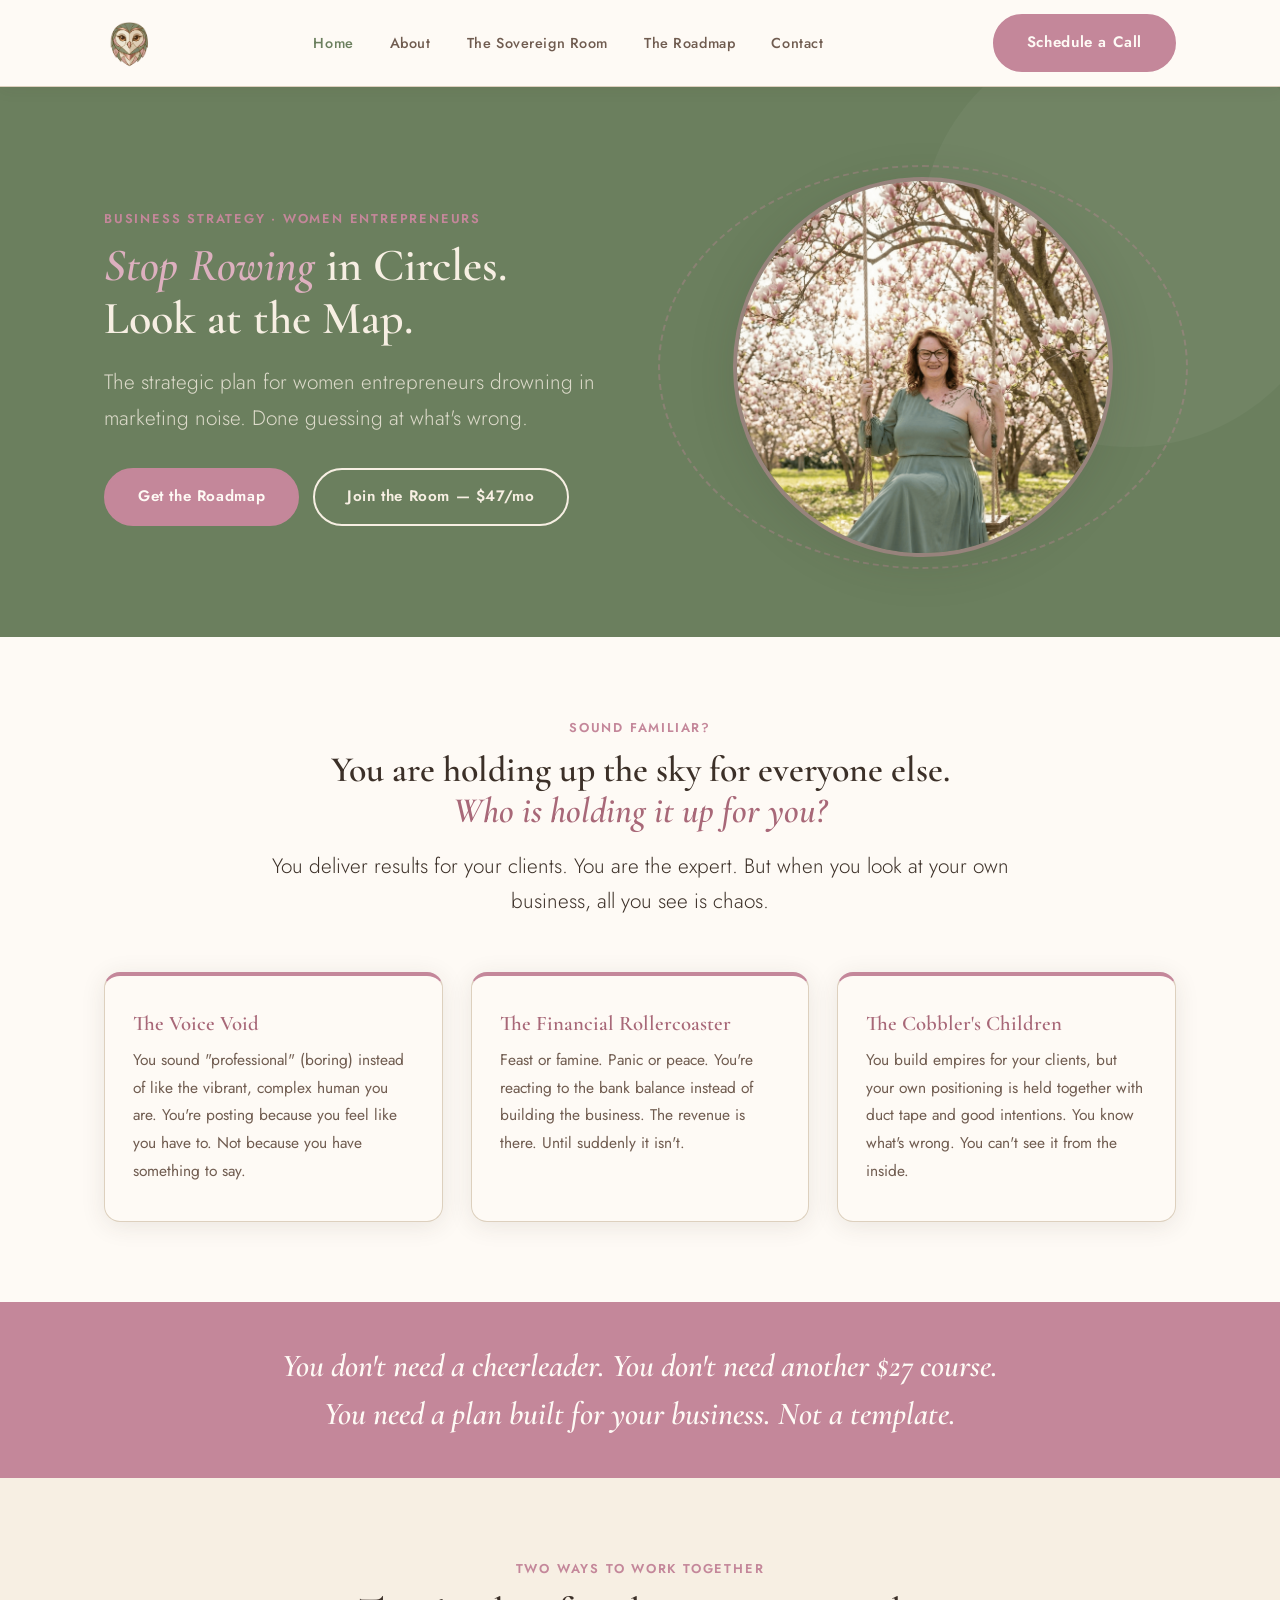
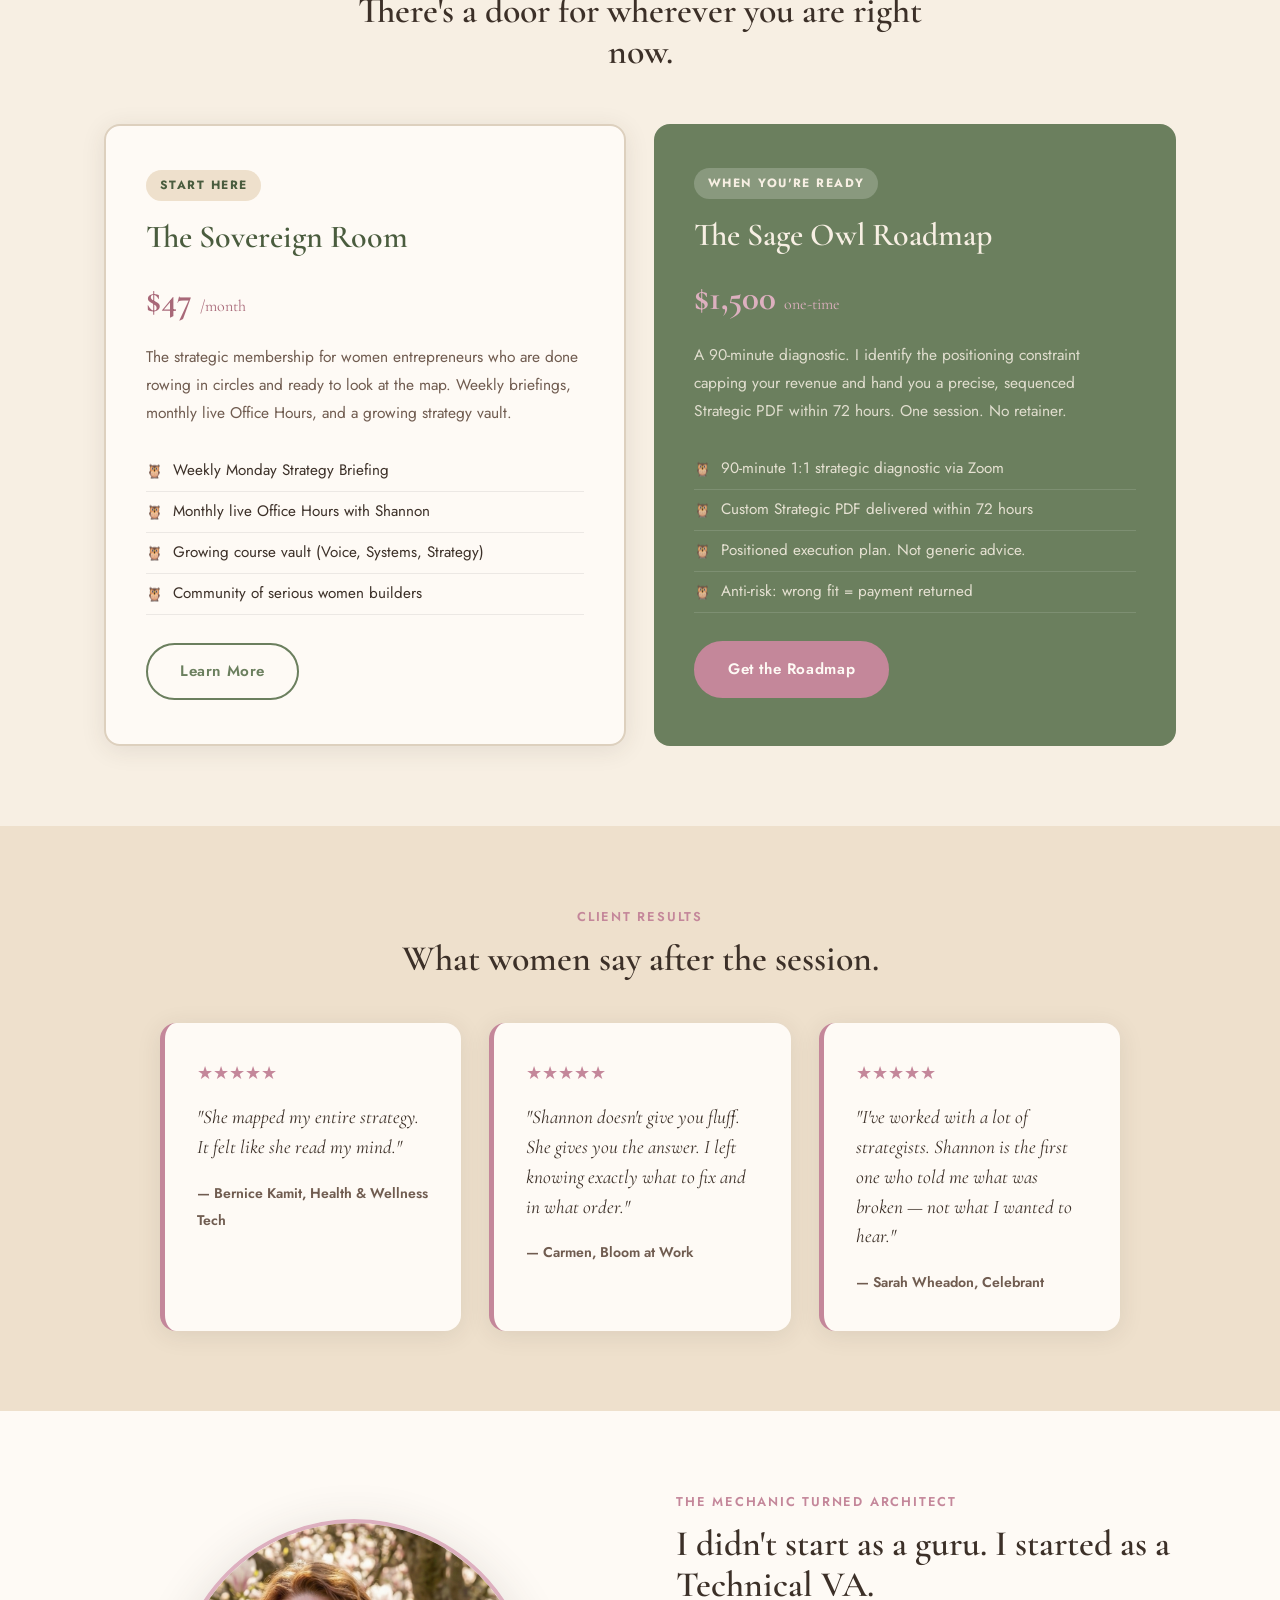
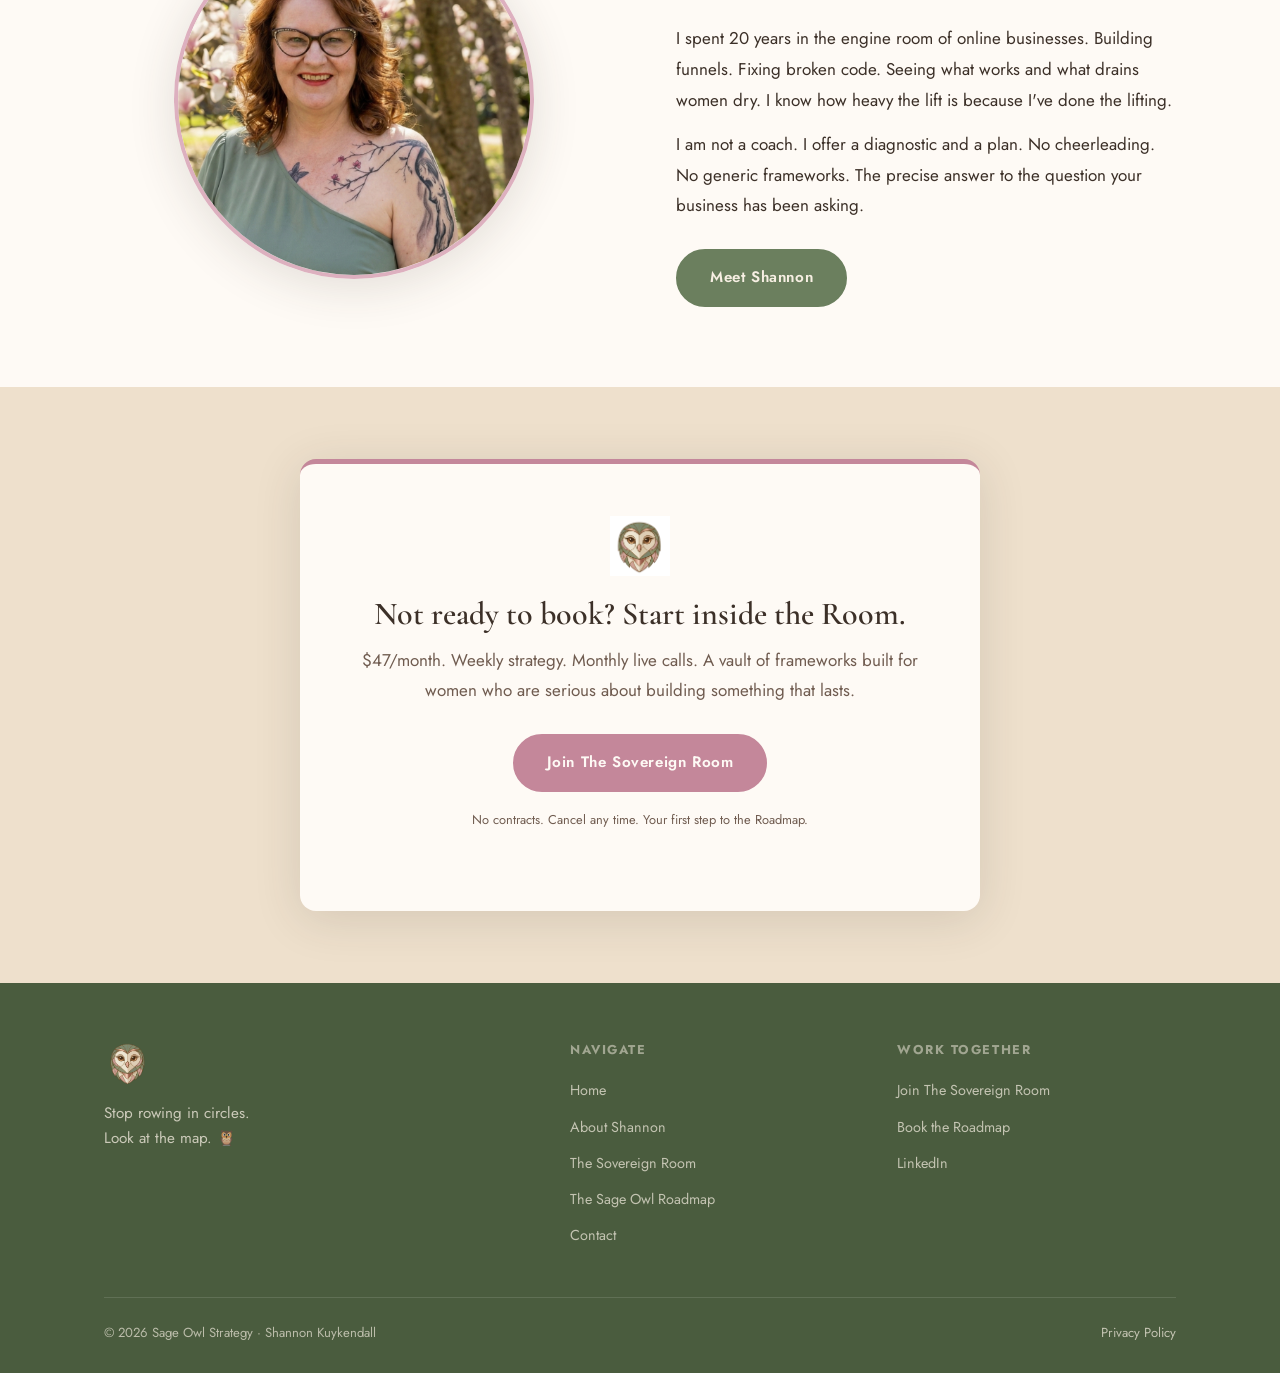
==== index.html @ 89dfbf8c "Update index.html" ====
<!DOCTYPE html>
<html lang="en">
<head>
  <meta charset="UTF-8" />
  <meta name="viewport" content="width=device-width, initial-scale=1.0" />
  <title>Sage Owl Strategy | Business Strategy for Women Entrepreneurs</title>
  <meta name="description" content="I help women entrepreneurs identify the positioning constraint capping their revenue — and leave with a precise, sequenced plan. Stop rowing in circles. Look at the map." />
  <meta name="keywords" content="business strategy women entrepreneurs, positioning strategy, women business strategist, sage owl strategy, shannon kuykendall" />
  <link rel="canonical" href="https://sageowlstrategy.com/" />
  <meta property="og:type" content="website" />
  <meta property="og:url" content="https://sageowlstrategy.com/" />
  <meta property="og:title" content="Sage Owl Strategy | Business Strategy for Women Entrepreneurs" />
  <meta property="og:description" content="Stop rowing in circles. Look at the map. The strategic plan for women entrepreneurs drowning in marketing noise." />
  <meta property="og:image" content="https://sageowlstrategy.com/images/shannon-banner.png" />
  <meta name="twitter:card" content="summary_large_image" />
  <script type="application/ld+json">{"@context":"https://schema.org","@type":"ProfessionalService","name":"Sage Owl Strategy","description":"Business strategy consulting for women entrepreneurs","url":"https://sageowlstrategy.com","founder":{"@type":"Person","name":"Shannon Kuykendall"},"serviceType":"Business Strategy Consulting"}</script>
  <link rel="icon" type="image/png" href="/images/favicon.png" />
  <link rel="shortcut icon" href="/images/favicon.png" />
  <link rel="apple-touch-icon" href="/images/favicon.png" />
  <link rel="stylesheet" href="styles.css" />
  <!-- Google Analytics 4 -->
  <script async src="https://www.googletagmanager.com/gtag/js?id=G-QJ9VFE82Z1"></script>
  <script>window.dataLayer=window.dataLayer||[];function gtag(){dataLayer.push(arguments);}gtag('js',new Date());gtag('config','G-QJ9VFE82Z1');</script>
  <!-- Metricool -->
  <script>function loadScript(a){var b=document.getElementsByTagName("head")[0],c=document.createElement("script");c.type="text/javascript",c.src="https://tracker.metricool.com/resources/be.js",c.onreadystatechange=c.onload=function(){c.onload=c.onreadystatechange=null,window.befireScript&&window.befireScript.load(a)},b.appendChild(c)}loadScript({hash:"88455718a334547a1f59ac9b199677e5"})</script>
  <style>
    .testimonial-card {
      background: var(--white);
      border-radius: var(--radius-lg);
      padding: 36px 32px;
      box-shadow: var(--shadow);
      border-left: 5px solid var(--rose);
    }
    .testimonial-card .stars { color: var(--rose); font-size: 1.1rem; margin-bottom: 14px; }
    .testimonial-card blockquote {
      font-family: var(--font-display);
      font-size: 1.2rem;
      font-style: italic;
      line-height: 1.55;
      color: var(--text);
      margin-bottom: 16px;
    }
    .testimonial-card cite { font-size: .88rem; font-weight: 600; color: var(--text-muted); font-style: normal; }
  </style>
</head>
<body>

  <nav class="nav">
    <div class="nav__inner">
      <a class="nav__logo" href="index.html"><img src="/images/logo.png" alt="Sage Owl Strategy" /></a>
      <button class="nav__hamburger" id="hamburger" aria-label="Toggle menu"><span></span><span></span><span></span></button>
      <ul class="nav__links" id="navLinks">
        <li><a href="index.html" class="active">Home</a></li>
        <li><a href="about.html">About</a></li>
        <li><a href="sovereign-room.html">The Sovereign Room</a></li>
        <li><a href="roadmap.html">The Roadmap</a></li>
        <li><a href="contact.html">Contact</a></li>
      </ul>
      <a href="contact.html" class="btn btn--rose nav__cta">Schedule a Call</a>
    </div>
  </nav>

  <section class="hero">
    <div class="hero__inner">
      <div class="hero__text fade-up">
        <span class="eyebrow">Business Strategy · Women Entrepreneurs</span>
        <h1><em>Stop Rowing</em> in Circles.<br>Look at the Map.</h1>
        <p class="lead">The strategic plan for women entrepreneurs drowning in marketing noise. Done guessing at what's wrong.</p>
        <div class="hero__btns">
          <a href="roadmap.html" class="btn btn--rose">Get the Roadmap</a>
          <a href="sovereign-room.html" class="btn btn--outline-cream">Join the Room — $47/mo</a>
        </div>
      </div>
      <div class="hero__image fade-up fade-up--delay-1">
        <div class="hero__photo-ring"></div>
        <div class="hero__photo-wrap">
          <img src="/images/shannon-swing.png" alt="Shannon Kuykendall — Sage Owl Strategy" />
        </div>
      </div>
    </div>
  </section>

  <section class="section section--white">
    <div class="container">
      <div style="text-align:center;max-width:760px;margin:0 auto 8px;">
        <span class="eyebrow">Sound familiar?</span>
        <h2>You are holding up the sky for everyone else.<br><em style="color:var(--rose-dark);">Who is holding it up for you?</em></h2>
        <p class="lead" style="margin-top:18px;">You deliver results for your clients. You are the expert. But when you look at your own business, all you see is chaos.</p>
      </div>
      <div class="pain-cards">
        <div class="pain-card">
          <h4>The Voice Void</h4>
          <p>You sound "professional" (boring) instead of like the vibrant, complex human you are. You're posting because you feel like you have to. Not because you have something to say.</p>
        </div>
        <div class="pain-card">
          <h4>The Financial Rollercoaster</h4>
          <p>Feast or famine. Panic or peace. You're reacting to the bank balance instead of building the business. The revenue is there. Until suddenly it isn't.</p>
        </div>
        <div class="pain-card">
          <h4>The Cobbler's Children</h4>
          <p>You build empires for your clients, but your own positioning is held together with duct tape and good intentions. You know what's wrong. You can't see it from the inside.</p>
        </div>
      </div>
    </div>
  </section>

  <div class="quote-strip">
    <p>You don't need a cheerleader. You don't need another $27 course.<br>You need a plan built for your business. Not a template.</p>
  </div>

  <section class="section">
    <div class="container">
      <div style="text-align:center;max-width:620px;margin:0 auto 8px;">
        <span class="eyebrow">Two ways to work together</span>
        <h2>There's a door for wherever you are right now.</h2>
      </div>
      <div class="two-path">
        <div class="path-card path-card--entry">
          <span class="path-card__tag">Start Here</span>
          <h3>The Sovereign Room</h3>
          <div class="price">$47 <span style="font-size:1rem;font-weight:400;">/month</span></div>
          <p>The strategic membership for women entrepreneurs who are done rowing in circles and ready to look at the map. Weekly briefings, monthly live Office Hours, and a growing strategy vault.</p>
          <ul>
            <li>Weekly Monday Strategy Briefing</li>
            <li>Monthly live Office Hours with Shannon</li>
            <li>Growing course vault (Voice, Systems, Strategy)</li>
            <li>Community of serious women builders</li>
          </ul>
          <a href="sovereign-room.html" class="btn btn--outline-sage">Learn More</a>
        </div>
        <div class="path-card path-card--primary">
          <span class="path-card__tag">When You're Ready</span>
          <h3>The Sage Owl Roadmap</h3>
          <div class="price">$1,500 <span style="font-size:1rem;font-weight:400;">one-time</span></div>
          <p>A 90-minute diagnostic. I identify the positioning constraint capping your revenue and hand you a precise, sequenced Strategic PDF within 72 hours. One session. No retainer.</p>
          <ul>
            <li>90-minute 1:1 strategic diagnostic via Zoom</li>
            <li>Custom Strategic PDF delivered within 72 hours</li>
            <li>Positioned execution plan. Not generic advice.</li>
            <li>Anti-risk: wrong fit = payment returned</li>
          </ul>
          <a href="roadmap.html" class="btn btn--rose">Get the Roadmap</a>
        </div>
      </div>
    </div>
  </section>

  <section class="section section--cream-dark">
    <div class="container">
      <div style="text-align:center;margin-bottom:44px;">
        <span class="eyebrow">Client Results</span>
        <h2>What women say after the session.</h2>
      </div>
      <div style="display:grid;grid-template-columns:repeat(auto-fit,minmax(280px,1fr));gap:28px;max-width:960px;margin:0 auto;">
        <div class="testimonial-card">
          <div class="stars">★★★★★</div>
          <blockquote>"She mapped my entire strategy. It felt like she read my mind."</blockquote>
          <cite>— Bernice Kamit, Health &amp; Wellness Tech</cite>
        </div>
        <div class="testimonial-card">
          <div class="stars">★★★★★</div>
          <blockquote>"Shannon doesn't give you fluff. She gives you the answer. I left knowing exactly what to fix and in what order."</blockquote>
          <cite>— Carmen, Bloom at Work</cite>
        </div>
        <div class="testimonial-card">
          <div class="stars">★★★★★</div>
          <blockquote>"I've worked with a lot of strategists. Shannon is the first one who told me what was broken — not what I wanted to hear."</blockquote>
          <cite>— Sarah Wheadon, Celebrant</cite>
        </div>
      </div>
    </div>
  </section>

  <section class="section section--white">
    <div class="container">
      <div class="about-split">
        <div class="about-split__image about-split__image--circle">
          <img src="/images/shannon-headshot.png" alt="Shannon Kuykendall, Business Strategist" />
        </div>
        <div class="about-split__text">
          <span class="eyebrow">The Mechanic Turned Architect</span>
          <h2>I didn't start as a guru. I started as a Technical VA.</h2>
          <p style="margin-top:18px;">I spent 20 years in the engine room of online businesses. Building funnels. Fixing broken code. Seeing what works and what drains women dry. I know how heavy the lift is because I've done the lifting.</p>
          <p style="margin-top:14px;">I am not a coach. I offer a diagnostic and a plan. No cheerleading. No generic frameworks. The precise answer to the question your business has been asking.</p>
          <a href="about.html" class="btn btn--sage" style="margin-top:28px;">Meet Shannon</a>
        </div>
      </div>
    </div>
  </section>

  <section class="optin-section">
    <div class="container">
      <div class="optin-box">
        <img src="/images/icon.png" alt="Sage Owl" style="width:60px;margin:0 auto 20px;" />
        <h3>Not ready to book? Start inside the Room.</h3>
        <p>$47/month. Weekly strategy. Monthly live calls. A vault of frameworks built for women who are serious about building something that lasts.</p>
        <a href="https://www.skool.com/the-sovereign-room-8206" target="_blank" rel="noopener" class="btn btn--rose">Join The Sovereign Room</a>
        <p class="optin-note" style="margin-top:16px;">No contracts. Cancel any time. Your first step to the Roadmap.</p>
      </div>
    </div>
  </section>

  <footer class="footer">
    <div class="footer__inner">
      <div class="footer__top">
        <div>
          <div class="footer__logo"><img src="/images/logo.png" alt="Sage Owl Strategy" /></div>
          <p class="footer__tagline">Stop rowing in circles.<br>Look at the map. 🦉</p>
        </div>
        <div>
          <h5>Navigate</h5>
          <ul class="footer__links">
            <li><a href="index.html">Home</a></li>
            <li><a href="about.html">About Shannon</a></li>
            <li><a href="sovereign-room.html">The Sovereign Room</a></li>
            <li><a href="roadmap.html">The Sage Owl Roadmap</a></li>
            <li><a href="contact.html">Contact</a></li>
          </ul>
        </div>
        <div>
          <h5>Work Together</h5>
          <ul class="footer__links">
            <li><a href="https://www.skool.com/the-sovereign-room-8206" target="_blank" rel="noopener">Join The Sovereign Room</a></li>
            <li><a href="https://cal.com/inthefeed/sage-owl-roadmap" target="_blank" rel="noopener">Book the Roadmap</a></li>
            <li><a href="https://www.linkedin.com/company/sage-owl-strategy" target="_blank" rel="noopener">LinkedIn</a></li>
          </ul>
        </div>
      </div>
      <div class="footer__bottom">
        <span>© 2026 Sage Owl Strategy · Shannon Kuykendall</span>
        <span><a href="#">Privacy Policy</a></span>
      </div>
    </div>
  </footer>

  <script>document.getElementById('hamburger').addEventListener('click',function(){document.getElementById('navLinks').classList.toggle('open');});</script>
</body>
</html>
---- styles.css ----
/* ================================================
   SAGE OWL STRATEGY — SHARED STYLESHEET
   Brand: Cream + Sage Green + Rose
   ================================================ */

@import url('https://fonts.googleapis.com/css2?family=Cormorant+Garamond:ital,wght@0,300;0,400;0,500;0,600;0,700;1,400;1,600&family=Jost:wght@300;400;500;600&family=Dancing+Script:wght@600;700&display=swap');

/* ---- CSS Variables ---- */
:root {
  --cream:       #F7EFE3;
  --cream-mid:   #EEE0CC;
  --cream-dark:  #E2D0B8;
  --sage:        #6B7F5E;
  --sage-dark:   #4A5C3E;
  --sage-light:  #8FA882;
  --rose:        #C4879A;
  --rose-dark:   #A86878;
  --rose-light:  #DDB0BF;
  --text:        #3C3028;
  --text-muted:  #705C50;
  --white:       #FEFAF5;
  --border:      #DDD0BE;

  --font-display: 'Cormorant Garamond', Georgia, serif;
  --font-script:  'Dancing Script', cursive;
  --font-body:    'Jost', sans-serif;

  --radius:   6px;
  --radius-lg: 16px;
  --shadow:   0 4px 24px rgba(60,48,40,.10);
  --shadow-lg: 0 8px 48px rgba(60,48,40,.14);
  --transition: .25s ease;
  --max-w: 1120px;
}

/* ---- Reset ---- */
*, *::before, *::after { box-sizing: border-box; margin: 0; padding: 0; }
html { scroll-behavior: smooth; font-size: 16px; overflow-x: hidden; }
body {
  background: var(--cream);
  color: var(--text);
  font-family: var(--font-body);
  font-weight: 400;
  line-height: 1.7;
  -webkit-font-smoothing: antialiased;
  margin: 0;
  padding: 0;
  overflow-x: hidden;
}
footer.footer { margin-bottom: 0; display: block; }
img { display: block; max-width: 100%; height: auto; }
a { color: inherit; text-decoration: none; }
ul { list-style: none; }
button, .btn { cursor: pointer; font-family: var(--font-body); }

/* ---- Utility ---- */
.container { max-width: var(--max-w); margin: 0 auto; padding: 0 24px; }
.section { padding: 80px 0; }
.section--sage { background: var(--sage); color: var(--cream); }
.section--cream-dark { background: var(--cream-mid); }
.section--white { background: var(--white); }

/* ---- Typography ---- */
h1, h2, h3, h4 { font-family: var(--font-display); font-weight: 600; line-height: 1.15; }
h1 { font-size: clamp(2rem, 3.6vw, 3.4rem); }
h2 { font-size: clamp(1.7rem, 2.8vw, 2.6rem); }
h3 { font-size: clamp(1.4rem, 2.5vw, 2rem); }
h4 { font-size: 1.25rem; }
p { font-size: 1.0625rem; line-height: 1.8; }
.lead { font-size: clamp(1.1rem, 1.8vw, 1.3rem); font-weight: 300; line-height: 1.7; }
.script { font-family: var(--font-script); font-weight: 600; }
.eyebrow {
  font-family: var(--font-body);
  font-size: .8rem;
  font-weight: 600;
  letter-spacing: .14em;
  text-transform: uppercase;
  color: var(--rose);
  display: block;
  margin-bottom: 10px;
}
.section--sage .eyebrow { color: var(--rose-light); }

/* ---- Buttons ---- */
.btn {
  display: inline-block;
  padding: 14px 32px;
  border-radius: 40px;
  font-size: .95rem;
  font-weight: 600;
  letter-spacing: .04em;
  transition: all var(--transition);
  border: 2px solid transparent;
}
.btn--rose {
  background: var(--rose);
  color: var(--white);
  border-color: var(--rose);
}
.btn--rose:hover { background: var(--rose-dark); border-color: var(--rose-dark); transform: translateY(-2px); box-shadow: var(--shadow); }
.btn--sage {
  background: var(--sage);
  color: var(--cream);
  border-color: var(--sage);
}
.btn--sage:hover { background: var(--sage-dark); border-color: var(--sage-dark); transform: translateY(-2px); box-shadow: var(--shadow); }
.btn--outline-cream {
  background: transparent;
  color: var(--cream);
  border-color: var(--cream);
}
.btn--outline-cream:hover { background: var(--cream); color: var(--sage); transform: translateY(-2px); }
.btn--outline-sage {
  background: transparent;
  color: var(--sage);
  border-color: var(--sage);
}
.btn--outline-sage:hover { background: var(--sage); color: var(--cream); transform: translateY(-2px); }

/* ---- NAV ---- */
.nav {
  position: sticky;
  top: 0;
  z-index: 100;
  background: var(--white);
  border-bottom: 1px solid var(--border);
  box-shadow: 0 2px 16px rgba(60,48,40,.07);
}
.nav__inner {
  display: flex;
  align-items: center;
  justify-content: space-between;
  padding: 14px 24px;
  max-width: var(--max-w);
  margin: 0 auto;
}
.nav__logo img { height: 52px; width: auto; }
.nav__links {
  display: flex;
  align-items: center;
  gap: 36px;
}
.nav__links a {
  font-size: .9rem;
  font-weight: 500;
  letter-spacing: .04em;
  color: var(--text-muted);
  transition: color var(--transition);
  position: relative;
}
.nav__links a::after {
  content: '';
  position: absolute;
  bottom: -3px; left: 0;
  width: 0; height: 2px;
  background: var(--rose);
  transition: width var(--transition);
}
.nav__links a:hover { color: var(--sage); }
.nav__links a:hover::after { width: 100%; }
.nav__links a.active { color: var(--sage); }
.nav__cta { margin-left: 12px; }

/* Mobile nav */
.nav__hamburger {
  display: none;
  flex-direction: column;
  gap: 5px;
  cursor: pointer;
  padding: 6px;
  background: none;
  border: none;
}
.nav__hamburger span {
  display: block;
  width: 24px; height: 2px;
  background: var(--text);
  transition: all var(--transition);
}

/* ---- HERO ---- */
.hero {
  background: var(--sage);
  color: var(--cream);
  overflow: hidden;
  position: relative;
}
.hero::before {
  content: '';
  position: absolute;
  top: -60px; right: -60px;
  width: 420px; height: 420px;
  background: rgba(255,255,255,.04);
  border-radius: 50%;
  pointer-events: none;
}
.hero__inner {
  display: grid;
  grid-template-columns: 1fr 1fr;
  align-items: center;
  gap: 60px;
  padding: 90px 24px 80px;
  max-width: var(--max-w);
  margin: 0 auto;
}
.hero__text h1 { color: var(--cream); margin-bottom: 20px; }
.hero__text h1 em { font-style: italic; color: var(--rose-light); }
.hero__text .lead { color: rgba(247,239,227,.82); margin-bottom: 32px; }
.hero__btns { display: flex; gap: 14px; flex-wrap: wrap; }
.hero__image { position: relative; display: flex; justify-content: center; }
.hero__photo-wrap {
  position: relative;
  width: 380px; height: 380px;
  border-radius: 50%;
  overflow: hidden;
  border: 4px solid rgba(196,135,154,.5);
  box-shadow: var(--shadow-lg);
  flex-shrink: 0;
}
.hero__photo-wrap img { width: 100%; height: 100%; object-fit: cover; object-position: top center; }
.hero__photo-ring {
  position: absolute;
  inset: -12px;
  border-radius: 50%;
  border: 2px dashed rgba(196,135,154,.35);
  pointer-events: none;
}

/* ---- PAIN CARDS ---- */
.pain-cards {
  display: grid;
  grid-template-columns: repeat(3, 1fr);
  gap: 28px;
  margin-top: 52px;
}
.pain-card {
  background: var(--white);
  border: 1px solid var(--border);
  border-top: 4px solid var(--rose);
  border-radius: var(--radius-lg);
  padding: 36px 28px;
  box-shadow: var(--shadow);
  transition: transform var(--transition), box-shadow var(--transition);
}
.pain-card:hover { transform: translateY(-4px); box-shadow: var(--shadow-lg); }
.pain-card h4 { font-family: var(--font-display); color: var(--rose-dark); margin-bottom: 10px; font-size: 1.3rem; }
.pain-card p { font-size: .97rem; color: var(--text-muted); }

/* ---- FEATURE GRID (what you get) ---- */
.feature-grid {
  display: grid;
  grid-template-columns: repeat(auto-fit, minmax(260px, 1fr));
  gap: 28px;
  margin-top: 48px;
}
.feature-item {
  padding: 32px 28px;
  border-radius: var(--radius-lg);
  background: rgba(255,255,255,.1);
  border: 1px solid rgba(255,255,255,.15);
  transition: background var(--transition);
}
.feature-item:hover { background: rgba(255,255,255,.16); }
.feature-item h4 { color: var(--cream); margin-bottom: 8px; }
.feature-item p { color: rgba(247,239,227,.78); font-size: .95rem; }

/* ---- TESTIMONIAL ---- */
.testimonial-block {
  background: var(--white);
  border-radius: var(--radius-lg);
  padding: 48px 56px;
  box-shadow: var(--shadow);
  border-left: 6px solid var(--rose);
  max-width: 820px;
  margin: 0 auto;
}
.testimonial-block blockquote {
  font-family: var(--font-display);
  font-size: clamp(1.3rem, 2.5vw, 1.75rem);
  font-style: italic;
  line-height: 1.55;
  color: var(--text);
  margin-bottom: 20px;
}
.testimonial-block .stars { color: var(--rose); font-size: 1.2rem; margin-bottom: 10px; }
.testimonial-block cite { font-size: .9rem; font-weight: 600; color: var(--text-muted); font-style: normal; }

/* ---- TWO-PATH SECTION ---- */
.two-path {
  display: grid;
  grid-template-columns: 1fr 1fr;
  gap: 28px;
  margin-top: 52px;
}
.path-card {
  border-radius: var(--radius-lg);
  padding: 44px 40px;
  position: relative;
  overflow: hidden;
}
.path-card--entry {
  background: var(--white);
  border: 2px solid var(--border);
  box-shadow: var(--shadow);
}
.path-card--primary {
  background: var(--sage);
  color: var(--cream);
}
.path-card__tag {
  display: inline-block;
  font-size: .75rem;
  font-weight: 700;
  letter-spacing: .12em;
  text-transform: uppercase;
  padding: 5px 14px;
  border-radius: 20px;
  margin-bottom: 18px;
}
.path-card--entry .path-card__tag { background: var(--cream-mid); color: var(--sage-dark); }
.path-card--primary .path-card__tag { background: rgba(255,255,255,.2); color: var(--cream); }
.path-card h3 { margin-bottom: 10px; }
.path-card--entry h3 { color: var(--sage-dark); }
.path-card--primary h3 { color: var(--cream); }
.path-card .price {
  font-family: var(--font-display);
  font-size: 2.2rem;
  font-weight: 700;
  margin: 14px 0;
}
.path-card--entry .price { color: var(--rose-dark); }
.path-card--primary .price { color: var(--rose-light); }
.path-card p { margin-bottom: 24px; font-size: .97rem; }
.path-card--entry p { color: var(--text-muted); }
.path-card--primary p { color: rgba(247,239,227,.84); }
.path-card ul { margin-bottom: 28px; }
.path-card ul li {
  padding: 7px 0;
  border-bottom: 1px solid rgba(0,0,0,.07);
  font-size: .95rem;
  display: flex;
  align-items: flex-start;
  gap: 10px;
}
.path-card--primary ul li { border-color: rgba(255,255,255,.12); color: rgba(247,239,227,.88); }
.path-card ul li::before {
  content: '🦉';
  font-size: .85rem;
  flex-shrink: 0;
  margin-top: 2px;
}

/* ---- ABOUT SECTIONS ---- */
.about-split {
  display: grid;
  grid-template-columns: 1fr 1fr;
  gap: 72px;
  align-items: center;
}
.about-split--reverse .about-split__text { order: 2; }
.about-split--reverse .about-split__image { order: 1; }
.about-split__image img {
  border-radius: var(--radius-lg);
  box-shadow: var(--shadow-lg);
  width: 100%;
  object-fit: cover;
}
.about-split__image--circle img {
  border-radius: 50%;
  width: 360px;
  height: 360px;
  object-fit: cover;
  object-position: top;
  border: 4px solid var(--rose-light);
  box-shadow: var(--shadow-lg);
}
.about-split__image--circle { display: flex; justify-content: center; }

/* ---- STATS / CREDENTIALS ---- */
.creds-grid {
  display: grid;
  grid-template-columns: repeat(3, 1fr);
  gap: 24px;
  margin-top: 48px;
}
.cred-item { text-align: center; padding: 36px 24px; }
.cred-item .num {
  font-family: var(--font-display);
  font-size: 3rem;
  font-weight: 700;
  color: var(--rose);
  display: block;
  line-height: 1;
  margin-bottom: 8px;
}
.cred-item p { font-size: .95rem; color: var(--text-muted); }

/* ---- OFFER DETAILS (Roadmap) ---- */
.offer-details {
  display: grid;
  grid-template-columns: 1fr 1fr;
  gap: 52px;
  align-items: start;
  margin-top: 52px;
}
.offer-box {
  background: var(--white);
  border-radius: var(--radius-lg);
  padding: 40px 36px;
  box-shadow: var(--shadow);
  border-top: 4px solid var(--rose);
}
.offer-box h4 { font-family: var(--font-display); font-size: 1.5rem; color: var(--sage-dark); margin-bottom: 20px; }
.offer-box ul li {
  padding: 10px 0;
  border-bottom: 1px solid var(--border);
  font-size: .97rem;
  display: flex;
  gap: 12px;
  align-items: flex-start;
}
.offer-box ul li:last-child { border-bottom: none; }
.offer-box ul li::before { content: '✦'; color: var(--rose); flex-shrink: 0; margin-top: 3px; }

.objection-list { margin-top: 32px; }
.objection-item {
  padding: 22px 24px;
  border-radius: var(--radius);
  background: var(--cream-mid);
  margin-bottom: 14px;
  border-left: 4px solid var(--sage);
}
.objection-item .q {
  font-family: var(--font-display);
  font-weight: 600;
  font-style: italic;
  font-size: 1.1rem;
  color: var(--sage-dark);
  margin-bottom: 6px;
}
.objection-item .a { font-size: .95rem; color: var(--text-muted); }

/* ---- CONTACT / BOOKING ---- */
.booking-wrap {
  display: grid;
  grid-template-columns: 1fr 1.6fr;
  gap: 60px;
  align-items: start;
}
.booking-info h2 { margin-bottom: 18px; }
.booking-info p { margin-bottom: 14px; color: var(--text-muted); }
.booking-embed {
  background: var(--white);
  border-radius: var(--radius-lg);
  padding: 40px;
  box-shadow: var(--shadow-lg);
  min-height: 400px;
  display: flex;
  flex-direction: column;
  align-items: center;
  justify-content: center;
  text-align: center;
  border: 2px solid var(--border);
}
.booking-embed p { color: var(--text-muted); margin-bottom: 24px; }

/* ---- PAGE HERO (interior pages) ---- */
.page-hero {
  background: var(--sage);
  color: var(--cream);
  padding: 90px 24px 80px;
  text-align: center;
  position: relative;
  overflow: hidden;
}
.page-hero::before {
  content: '';
  position: absolute;
  inset: 0;
  background: radial-gradient(ellipse at 70% 50%, rgba(196,135,154,.18) 0%, transparent 65%);
  pointer-events: none;
}
.page-hero h1 { color: var(--cream); max-width: 780px; margin: 0 auto 18px; }
.page-hero .lead { color: rgba(247,239,227,.82); max-width: 640px; margin: 0 auto 32px; }

/* ---- DIVIDER OWL ---- */
.owl-divider {
  display: flex;
  align-items: center;
  gap: 18px;
  margin: 48px auto;
  max-width: 480px;
  opacity: .55;
}
.owl-divider::before,
.owl-divider::after {
  content: '';
  flex: 1;
  height: 1px;
  background: var(--border);
}
.owl-divider span { font-size: 1.5rem; flex-shrink: 0; }

/* ---- BANNER / QUOTE STRIP ---- */
.quote-strip {
  background: var(--rose);
  color: var(--white);
  padding: 40px 24px;
  text-align: center;
}
.quote-strip p {
  font-family: var(--font-display);
  font-size: clamp(1.3rem, 3vw, 2rem);
  font-style: italic;
  font-weight: 600;
  max-width: 860px;
  margin: 0 auto;
  line-height: 1.5;
}

/* ---- FOOTER ---- */
.footer {
  background: var(--sage-dark);
  color: rgba(247,239,227,.75);
  padding: 56px 0 28px;
}
.footer__inner {
  max-width: var(--max-w);
  margin: 0 auto;
  padding: 0 24px;
}
.footer__top {
  display: grid;
  grid-template-columns: 1.5fr 1fr 1fr;
  gap: 48px;
  padding-bottom: 40px;
  border-bottom: 1px solid rgba(255,255,255,.12);
}
.footer__logo img { height: 48px; width: auto; margin-bottom: 14px; }
.footer__tagline { font-size: .95rem; line-height: 1.65; }
.footer h5 {
  font-family: var(--font-body);
  font-size: .8rem;
  font-weight: 700;
  letter-spacing: .12em;
  text-transform: uppercase;
  color: rgba(247,239,227,.5);
  margin-bottom: 16px;
}
.footer__links li { margin-bottom: 9px; }
.footer__links a {
  font-size: .9rem;
  color: rgba(247,239,227,.7);
  transition: color var(--transition);
}
.footer__links a:hover { color: var(--rose-light); }
.footer__bottom {
  padding-top: 24px;
  display: flex;
  justify-content: space-between;
  align-items: center;
  font-size: .82rem;
  color: rgba(247,239,227,.65);
  flex-wrap: wrap;
  gap: 8px;
}
.footer__bottom a { color: rgba(247,239,227,.7); }
.footer__bottom a:hover { color: var(--rose-light); }

/* ---- OPTIN BOX ---- */
.optin-section { background: var(--cream-mid); padding: 72px 0; }
.optin-box {
  background: var(--white);
  border-radius: var(--radius-lg);
  padding: 52px 56px;
  max-width: 680px;
  margin: 0 auto;
  text-align: center;
  box-shadow: var(--shadow-lg);
  border-top: 5px solid var(--rose);
}
.optin-box h3 { margin-bottom: 12px; }
.optin-box p { color: var(--text-muted); margin-bottom: 28px; }
.optin-form { display: flex; gap: 12px; max-width: 440px; margin: 0 auto; }
.optin-form input {
  flex: 1;
  padding: 13px 18px;
  border: 1.5px solid var(--border);
  border-radius: 40px;
  font-family: var(--font-body);
  font-size: .95rem;
  background: var(--cream);
  color: var(--text);
  outline: none;
  transition: border-color var(--transition);
}
.optin-form input:focus { border-color: var(--rose); }
.optin-form input::placeholder { color: var(--text-muted); }
.optin-note { font-size: .8rem; color: var(--text-muted); margin-top: 12px; }

/* ---- RESPONSIVE ---- */
@media (max-width: 900px) {
  .hero__inner { grid-template-columns: 1fr; text-align: center; gap: 40px; }
  .hero__btns { justify-content: center; }
  .hero__image { order: -1; }
  .hero__photo-wrap { width: 280px; height: 280px; }
  .pain-cards { grid-template-columns: 1fr; }
  .two-path { grid-template-columns: 1fr; }
  .about-split,
  .about-split--reverse { grid-template-columns: 1fr; gap: 36px; }
  .about-split--reverse .about-split__text,
  .about-split--reverse .about-split__image { order: unset; }
  .creds-grid { grid-template-columns: 1fr; }
  .offer-details { grid-template-columns: 1fr; }
  .booking-wrap { grid-template-columns: 1fr; }
  .footer__top { grid-template-columns: 1fr 1fr; }
  .optin-box { padding: 36px 28px; }
  .optin-form { flex-direction: column; }
  .testimonial-block { padding: 32px 28px; }
}

@media (max-width: 640px) {
  .section { padding: 56px 0; }
  .nav__links { display: none; }
  .nav__links.open {
    display: flex;
    flex-direction: column;
    position: absolute;
    top: 100%; left: 0; right: 0;
    background: var(--white);
    padding: 20px 24px;
    border-top: 1px solid var(--border);
    box-shadow: var(--shadow);
    gap: 18px;
  }
  .nav__hamburger { display: flex; }
  .nav__cta { display: none; }
  .footer__top { grid-template-columns: 1fr; }
  .feature-grid { grid-template-columns: 1fr; }
  .creds-grid { grid-template-columns: repeat(2, 1fr); }
  .page-hero { padding: 60px 20px 50px; }
}

/* ---- Animations ---- */
@keyframes fadeUp {
  from { opacity: 0; transform: translateY(24px); }
  to   { opacity: 1; transform: translateY(0); }
}
.fade-up { animation: fadeUp .7s ease both; }
.fade-up--delay-1 { animation-delay: .15s; }
.fade-up--delay-2 { animation-delay: .3s; }
.fade-up--delay-3 { animation-delay: .45s; }
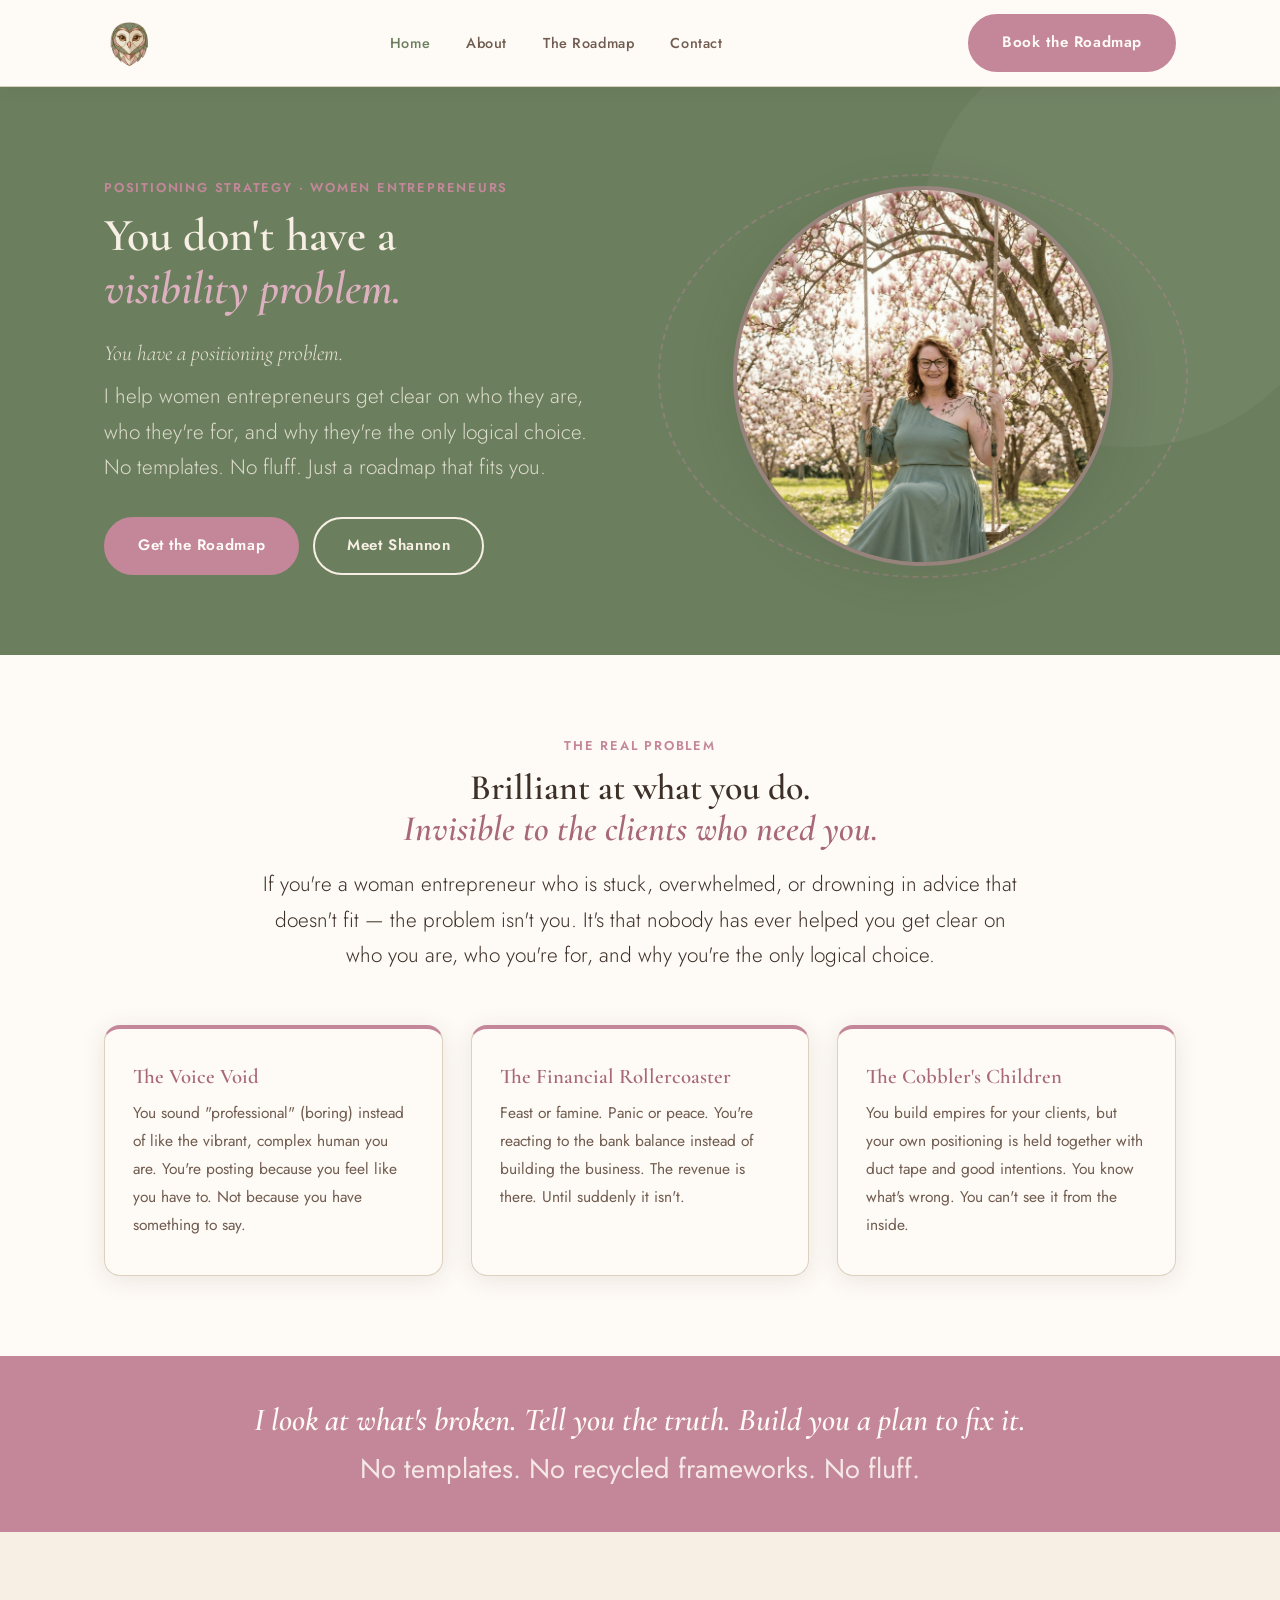
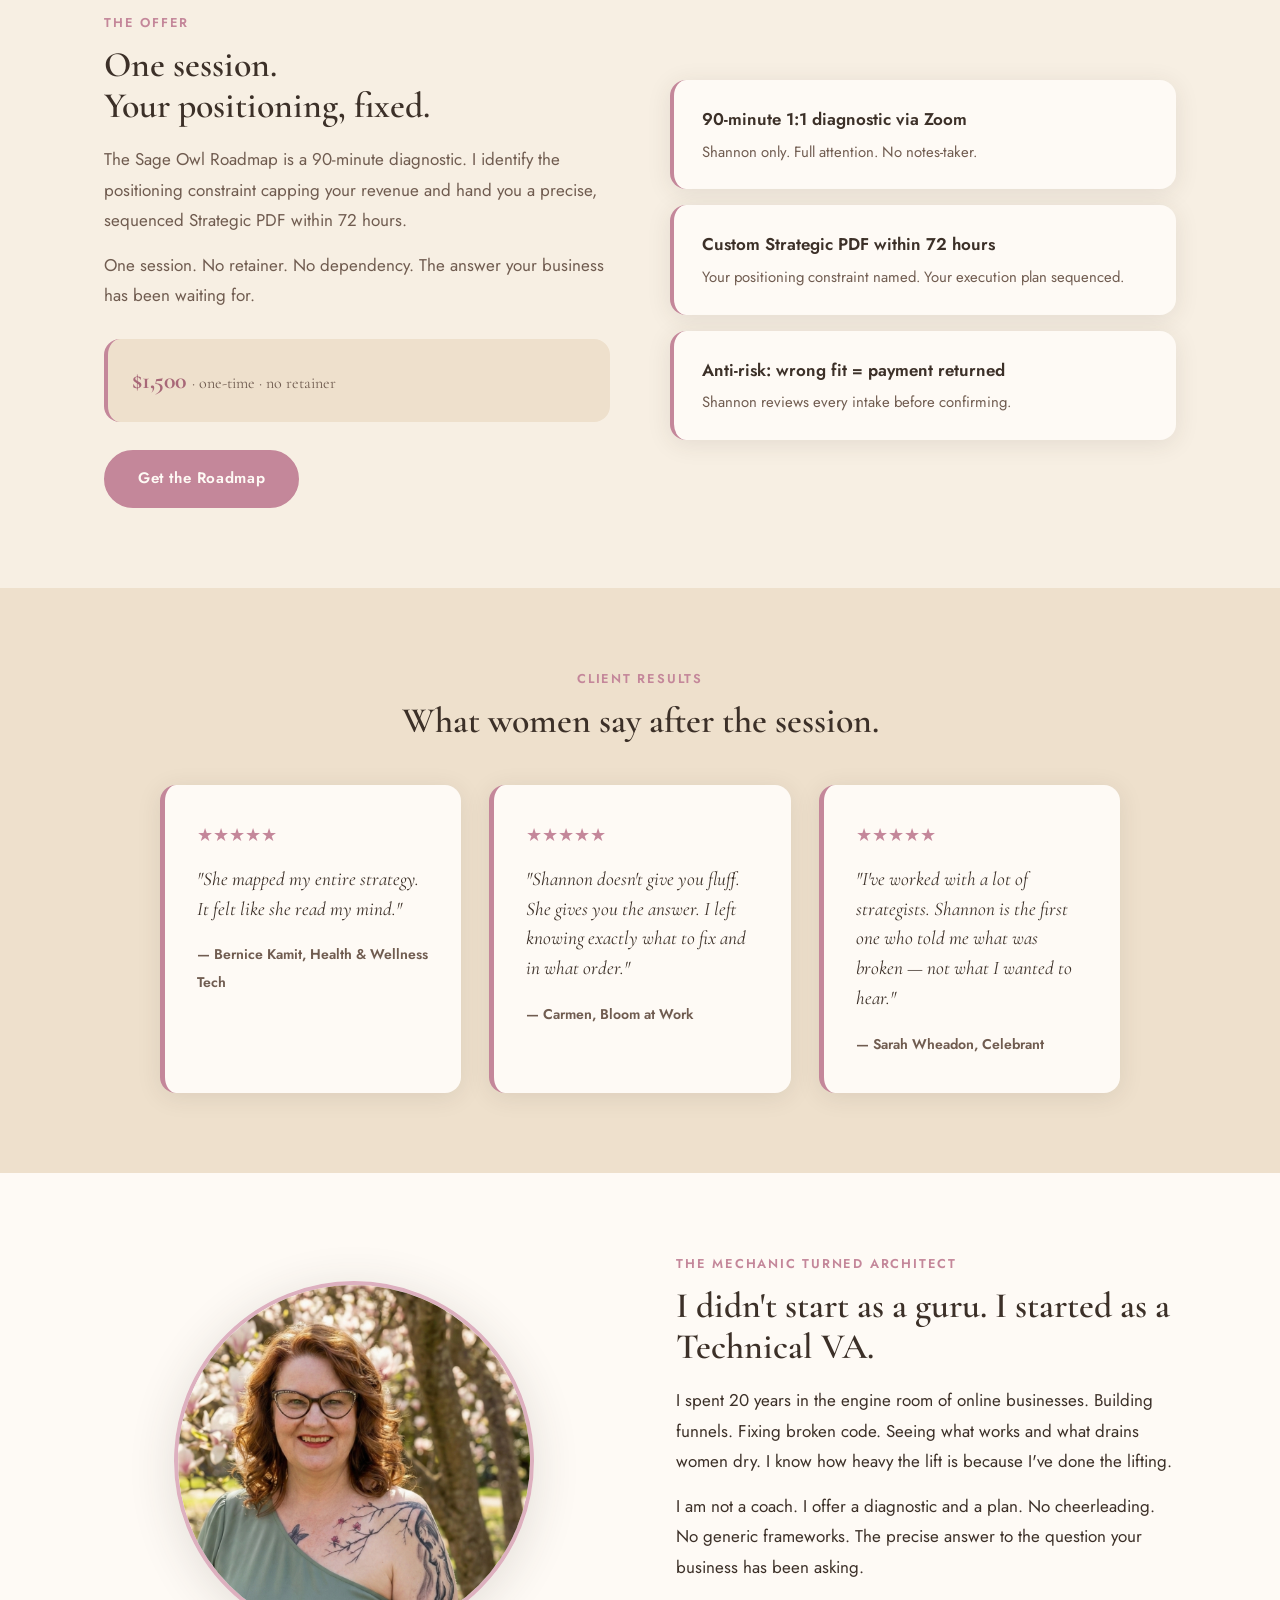
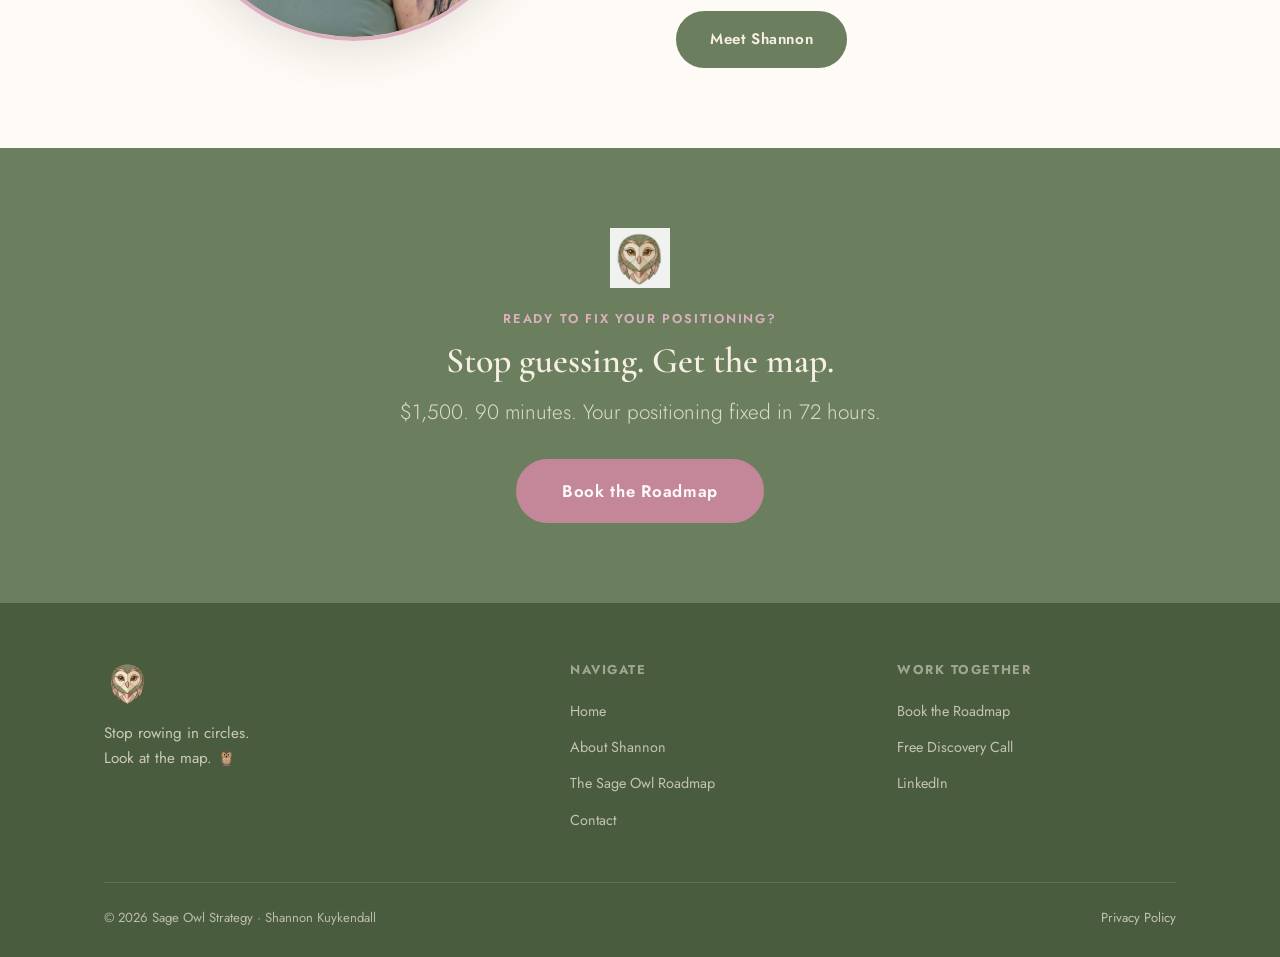
==== commit 123f0b2d: "Add files via upload" ====
--- a/index.html
+++ b/index.html
@@ -3,44 +3,29 @@
 <head>
   <meta charset="UTF-8" />
   <meta name="viewport" content="width=device-width, initial-scale=1.0" />
-  <title>Sage Owl Strategy | Business Strategy for Women Entrepreneurs</title>
-  <meta name="description" content="I help women entrepreneurs identify the positioning constraint capping their revenue — and leave with a precise, sequenced plan. Stop rowing in circles. Look at the map." />
-  <meta name="keywords" content="business strategy women entrepreneurs, positioning strategy, women business strategist, sage owl strategy, shannon kuykendall" />
+  <title>Sage Owl Strategy | Positioning Strategy for Women Entrepreneurs</title>
+  <meta name="description" content="You don't have a visibility problem. You have a positioning problem. I help women entrepreneurs get clear on who they are, who they're for, and why they're the only logical choice." />
   <link rel="canonical" href="https://sageowlstrategy.com/" />
   <meta property="og:type" content="website" />
   <meta property="og:url" content="https://sageowlstrategy.com/" />
-  <meta property="og:title" content="Sage Owl Strategy | Business Strategy for Women Entrepreneurs" />
-  <meta property="og:description" content="Stop rowing in circles. Look at the map. The strategic plan for women entrepreneurs drowning in marketing noise." />
+  <meta property="og:title" content="Sage Owl Strategy | Positioning Strategy for Women Entrepreneurs" />
+  <meta property="og:description" content="You don't have a visibility problem. You have a positioning problem." />
   <meta property="og:image" content="https://sageowlstrategy.com/images/shannon-banner.png" />
   <meta name="twitter:card" content="summary_large_image" />
-  <script type="application/ld+json">{"@context":"https://schema.org","@type":"ProfessionalService","name":"Sage Owl Strategy","description":"Business strategy consulting for women entrepreneurs","url":"https://sageowlstrategy.com","founder":{"@type":"Person","name":"Shannon Kuykendall"},"serviceType":"Business Strategy Consulting"}</script>
+  <script type="application/ld+json">{"@context":"https://schema.org","@type":"ProfessionalService","name":"Sage Owl Strategy","description":"Positioning strategy for women entrepreneurs","url":"https://sageowlstrategy.com","founder":{"@type":"Person","name":"Shannon Kuykendall"},"serviceType":"Business Strategy Consulting"}</script>
   <link rel="icon" type="image/png" href="/images/favicon.png" />
   <link rel="shortcut icon" href="/images/favicon.png" />
   <link rel="apple-touch-icon" href="/images/favicon.png" />
   <link rel="stylesheet" href="styles.css" />
-  <!-- Google Analytics 4 -->
   <script async src="https://www.googletagmanager.com/gtag/js?id=G-QJ9VFE82Z1"></script>
   <script>window.dataLayer=window.dataLayer||[];function gtag(){dataLayer.push(arguments);}gtag('js',new Date());gtag('config','G-QJ9VFE82Z1');</script>
   <!-- Metricool -->
-  <script>function loadScript(a){var b=document.getElementsByTagName("head")[0],c=document.createElement("script");c.type="text/javascript",c.src="https://tracker.metricool.com/resources/be.js",c.onreadystatechange=c.onload=function(){c.onload=c.onreadystatechange=null,window.befireScript&&window.befireScript.load(a)},b.appendChild(c)}loadScript({hash:"88455718a334547a1f59ac9b199677e5"})</script>
+  <!-- <script>function loadScript(a){var b=document.getElementsByTagName("head")[0],c=document.createElement("script");c.type="text/javascript",c.src="https://tracker.metricool.com/resources/be.js",c.onreadystatechange=c.onload=function(){c.onload=c.onreadystatechange=null,window.befireScript&&window.befireScript.load(a)},b.appendChild(c)}loadScript({hash:"PASTE_YOUR_METRICOOL_HASH_HERE"})</script> -->
   <style>
-    .testimonial-card {
-      background: var(--white);
-      border-radius: var(--radius-lg);
-      padding: 36px 32px;
-      box-shadow: var(--shadow);
-      border-left: 5px solid var(--rose);
-    }
-    .testimonial-card .stars { color: var(--rose); font-size: 1.1rem; margin-bottom: 14px; }
-    .testimonial-card blockquote {
-      font-family: var(--font-display);
-      font-size: 1.2rem;
-      font-style: italic;
-      line-height: 1.55;
-      color: var(--text);
-      margin-bottom: 16px;
-    }
-    .testimonial-card cite { font-size: .88rem; font-weight: 600; color: var(--text-muted); font-style: normal; }
+    .testimonial-card { background:var(--white);border-radius:var(--radius-lg);padding:36px 32px;box-shadow:var(--shadow);border-left:5px solid var(--rose); }
+    .testimonial-card .stars { color:var(--rose);font-size:1.1rem;margin-bottom:14px; }
+    .testimonial-card blockquote { font-family:var(--font-display);font-size:1.2rem;font-style:italic;line-height:1.55;color:var(--text);margin-bottom:16px; }
+    .testimonial-card cite { font-size:.88rem;font-weight:600;color:var(--text-muted);font-style:normal; }
   </style>
 </head>
 <body>
@@ -52,23 +37,24 @@
       <ul class="nav__links" id="navLinks">
         <li><a href="index.html" class="active">Home</a></li>
         <li><a href="about.html">About</a></li>
-        <li><a href="sovereign-room.html">The Sovereign Room</a></li>
         <li><a href="roadmap.html">The Roadmap</a></li>
         <li><a href="contact.html">Contact</a></li>
       </ul>
-      <a href="contact.html" class="btn btn--rose nav__cta">Schedule a Call</a>
+      <a href="https://cal.com/inthefeed/sage-owl-roadmap" target="_blank" rel="noopener" class="btn btn--rose nav__cta">Book the Roadmap</a>
     </div>
   </nav>
 
+  <!-- HERO -->
   <section class="hero">
     <div class="hero__inner">
       <div class="hero__text fade-up">
-        <span class="eyebrow">Business Strategy · Women Entrepreneurs</span>
-        <h1><em>Stop Rowing</em> in Circles.<br>Look at the Map.</h1>
-        <p class="lead">The strategic plan for women entrepreneurs drowning in marketing noise. Done guessing at what's wrong.</p>
+        <span class="eyebrow">Positioning Strategy · Women Entrepreneurs</span>
+        <h1>You don't have a<br><em>visibility problem.</em></h1>
+        <p class="lead" style="font-size:1.35rem;font-family:var(--font-display);font-style:italic;color:rgba(247,239,227,.9);margin-bottom:8px;">You have a positioning problem.</p>
+        <p class="lead" style="margin-bottom:32px;">I help women entrepreneurs get clear on who they are, who they're for, and why they're the only logical choice. No templates. No fluff. Just a roadmap that fits you.</p>
         <div class="hero__btns">
           <a href="roadmap.html" class="btn btn--rose">Get the Roadmap</a>
-          <a href="sovereign-room.html" class="btn btn--outline-cream">Join the Room — $47/mo</a>
+          <a href="about.html" class="btn btn--outline-cream">Meet Shannon</a>
         </div>
       </div>
       <div class="hero__image fade-up fade-up--delay-1">
@@ -80,12 +66,13 @@
     </div>
   </section>
 
+  <!-- PROBLEM -->
   <section class="section section--white">
     <div class="container">
       <div style="text-align:center;max-width:760px;margin:0 auto 8px;">
-        <span class="eyebrow">Sound familiar?</span>
-        <h2>You are holding up the sky for everyone else.<br><em style="color:var(--rose-dark);">Who is holding it up for you?</em></h2>
-        <p class="lead" style="margin-top:18px;">You deliver results for your clients. You are the expert. But when you look at your own business, all you see is chaos.</p>
+        <span class="eyebrow">The real problem</span>
+        <h2>Brilliant at what you do.<br><em style="color:var(--rose-dark);">Invisible to the clients who need you.</em></h2>
+        <p class="lead" style="margin-top:18px;">If you're a woman entrepreneur who is stuck, overwhelmed, or drowning in advice that doesn't fit — the problem isn't you. It's that nobody has ever helped you get clear on who you are, who you're for, and why you're the only logical choice.</p>
       </div>
       <div class="pain-cards">
         <div class="pain-card">
@@ -104,47 +91,44 @@
     </div>
   </section>
 
+  <!-- QUOTE STRIP -->
   <div class="quote-strip">
-    <p>You don't need a cheerleader. You don't need another $27 course.<br>You need a plan built for your business. Not a template.</p>
+    <p>I look at what's broken. Tell you the truth. Build you a plan to fix it.<br><span style="font-size:.85em;font-style:normal;font-family:var(--font-body);font-weight:400;opacity:.85;">No templates. No recycled frameworks. No fluff.</span></p>
   </div>
 
+  <!-- THE ROADMAP OFFER -->
   <section class="section">
     <div class="container">
-      <div style="text-align:center;max-width:620px;margin:0 auto 8px;">
-        <span class="eyebrow">Two ways to work together</span>
-        <h2>There's a door for wherever you are right now.</h2>
-      </div>
-      <div class="two-path">
-        <div class="path-card path-card--entry">
-          <span class="path-card__tag">Start Here</span>
-          <h3>The Sovereign Room</h3>
-          <div class="price">$47 <span style="font-size:1rem;font-weight:400;">/month</span></div>
-          <p>The strategic membership for women entrepreneurs who are done rowing in circles and ready to look at the map. Weekly briefings, monthly live Office Hours, and a growing strategy vault.</p>
-          <ul>
-            <li>Weekly Monday Strategy Briefing</li>
-            <li>Monthly live Office Hours with Shannon</li>
-            <li>Growing course vault (Voice, Systems, Strategy)</li>
-            <li>Community of serious women builders</li>
-          </ul>
-          <a href="sovereign-room.html" class="btn btn--outline-sage">Learn More</a>
-        </div>
-        <div class="path-card path-card--primary">
-          <span class="path-card__tag">When You're Ready</span>
-          <h3>The Sage Owl Roadmap</h3>
-          <div class="price">$1,500 <span style="font-size:1rem;font-weight:400;">one-time</span></div>
-          <p>A 90-minute diagnostic. I identify the positioning constraint capping your revenue and hand you a precise, sequenced Strategic PDF within 72 hours. One session. No retainer.</p>
-          <ul>
-            <li>90-minute 1:1 strategic diagnostic via Zoom</li>
-            <li>Custom Strategic PDF delivered within 72 hours</li>
-            <li>Positioned execution plan. Not generic advice.</li>
-            <li>Anti-risk: wrong fit = payment returned</li>
-          </ul>
-          <a href="roadmap.html" class="btn btn--rose">Get the Roadmap</a>
-        </div>
-      </div>
-    </div>
-  </section>
-
+      <div style="display:grid;grid-template-columns:1fr 1fr;gap:60px;align-items:center;">
+        <div>
+          <span class="eyebrow">The offer</span>
+          <h2>One session.<br>Your positioning, fixed.</h2>
+          <p style="margin-top:18px;color:var(--text-muted);">The Sage Owl Roadmap is a 90-minute diagnostic. I identify the positioning constraint capping your revenue and hand you a precise, sequenced Strategic PDF within 72 hours.</p>
+          <p style="margin-top:14px;color:var(--text-muted);">One session. No retainer. No dependency. The answer your business has been waiting for.</p>
+          <div style="margin-top:28px;padding:20px 24px;background:var(--cream-mid);border-radius:var(--radius-lg);border-left:4px solid var(--rose);">
+            <p style="font-size:1.5rem;font-family:var(--font-display);font-weight:700;color:var(--rose-dark);">$1,500 <span style="font-size:1rem;font-weight:400;color:var(--text-muted);">· one-time · no retainer</span></p>
+          </div>
+          <a href="roadmap.html" class="btn btn--rose" style="margin-top:28px;display:inline-block;">Get the Roadmap</a>
+        </div>
+        <div style="display:grid;gap:16px;">
+          <div style="padding:24px 28px;background:var(--white);border-radius:var(--radius-lg);box-shadow:var(--shadow);border-left:4px solid var(--rose);">
+            <p style="font-weight:600;color:var(--text);margin-bottom:4px;">90-minute 1:1 diagnostic via Zoom</p>
+            <p style="font-size:.93rem;color:var(--text-muted);">Shannon only. Full attention. No notes-taker.</p>
+          </div>
+          <div style="padding:24px 28px;background:var(--white);border-radius:var(--radius-lg);box-shadow:var(--shadow);border-left:4px solid var(--rose);">
+            <p style="font-weight:600;color:var(--text);margin-bottom:4px;">Custom Strategic PDF within 72 hours</p>
+            <p style="font-size:.93rem;color:var(--text-muted);">Your positioning constraint named. Your execution plan sequenced.</p>
+          </div>
+          <div style="padding:24px 28px;background:var(--white);border-radius:var(--radius-lg);box-shadow:var(--shadow);border-left:4px solid var(--rose);">
+            <p style="font-weight:600;color:var(--text);margin-bottom:4px;">Anti-risk: wrong fit = payment returned</p>
+            <p style="font-size:.93rem;color:var(--text-muted);">Shannon reviews every intake before confirming.</p>
+          </div>
+        </div>
+      </div>
+    </div>
+  </section>
+
+  <!-- TESTIMONIALS -->
   <section class="section section--cream-dark">
     <div class="container">
       <div style="text-align:center;margin-bottom:44px;">
@@ -171,6 +155,7 @@
     </div>
   </section>
 
+  <!-- ABOUT STRIP -->
   <section class="section section--white">
     <div class="container">
       <div class="about-split">
@@ -188,15 +173,14 @@
     </div>
   </section>
 
-  <section class="optin-section">
-    <div class="container">
-      <div class="optin-box">
-        <img src="/images/icon.png" alt="Sage Owl" style="width:60px;margin:0 auto 20px;" />
-        <h3>Not ready to book? Start inside the Room.</h3>
-        <p>$47/month. Weekly strategy. Monthly live calls. A vault of frameworks built for women who are serious about building something that lasts.</p>
-        <a href="https://www.skool.com/the-sovereign-room-8206" target="_blank" rel="noopener" class="btn btn--rose">Join The Sovereign Room</a>
-        <p class="optin-note" style="margin-top:16px;">No contracts. Cancel any time. Your first step to the Roadmap.</p>
-      </div>
+  <!-- FINAL CTA -->
+  <section class="section section--sage" style="text-align:center;">
+    <div class="container" style="max-width:640px;">
+      <img src="/images/icon.png" alt="Sage Owl" style="width:60px;margin:0 auto 20px;opacity:.9;" />
+      <span class="eyebrow">Ready to fix your positioning?</span>
+      <h2 style="color:var(--cream);">Stop guessing. Get the map.</h2>
+      <p class="lead" style="color:rgba(247,239,227,.82);margin-top:14px;">$1,500. 90 minutes. Your positioning fixed in 72 hours.</p>
+      <a href="https://cal.com/inthefeed/sage-owl-roadmap" target="_blank" rel="noopener" class="btn btn--rose" style="margin-top:28px;font-size:1.05rem;padding:16px 44px;">Book the Roadmap</a>
     </div>
   </section>
 
@@ -212,7 +196,6 @@
           <ul class="footer__links">
             <li><a href="index.html">Home</a></li>
             <li><a href="about.html">About Shannon</a></li>
-            <li><a href="sovereign-room.html">The Sovereign Room</a></li>
             <li><a href="roadmap.html">The Sage Owl Roadmap</a></li>
             <li><a href="contact.html">Contact</a></li>
           </ul>
@@ -220,9 +203,9 @@
         <div>
           <h5>Work Together</h5>
           <ul class="footer__links">
-            <li><a href="https://www.skool.com/the-sovereign-room-8206" target="_blank" rel="noopener">Join The Sovereign Room</a></li>
             <li><a href="https://cal.com/inthefeed/sage-owl-roadmap" target="_blank" rel="noopener">Book the Roadmap</a></li>
-            <li><a href="https://www.linkedin.com/company/sage-owl-strategy" target="_blank" rel="noopener">LinkedIn</a></li>
+            <li><a href="https://cal.com/inthefeed/sos" target="_blank" rel="noopener">Free Discovery Call</a></li>
+            <li><a href="https://www.linkedin.com/in/shannontkuykendall" target="_blank" rel="noopener">LinkedIn</a></li>
           </ul>
         </div>
       </div>
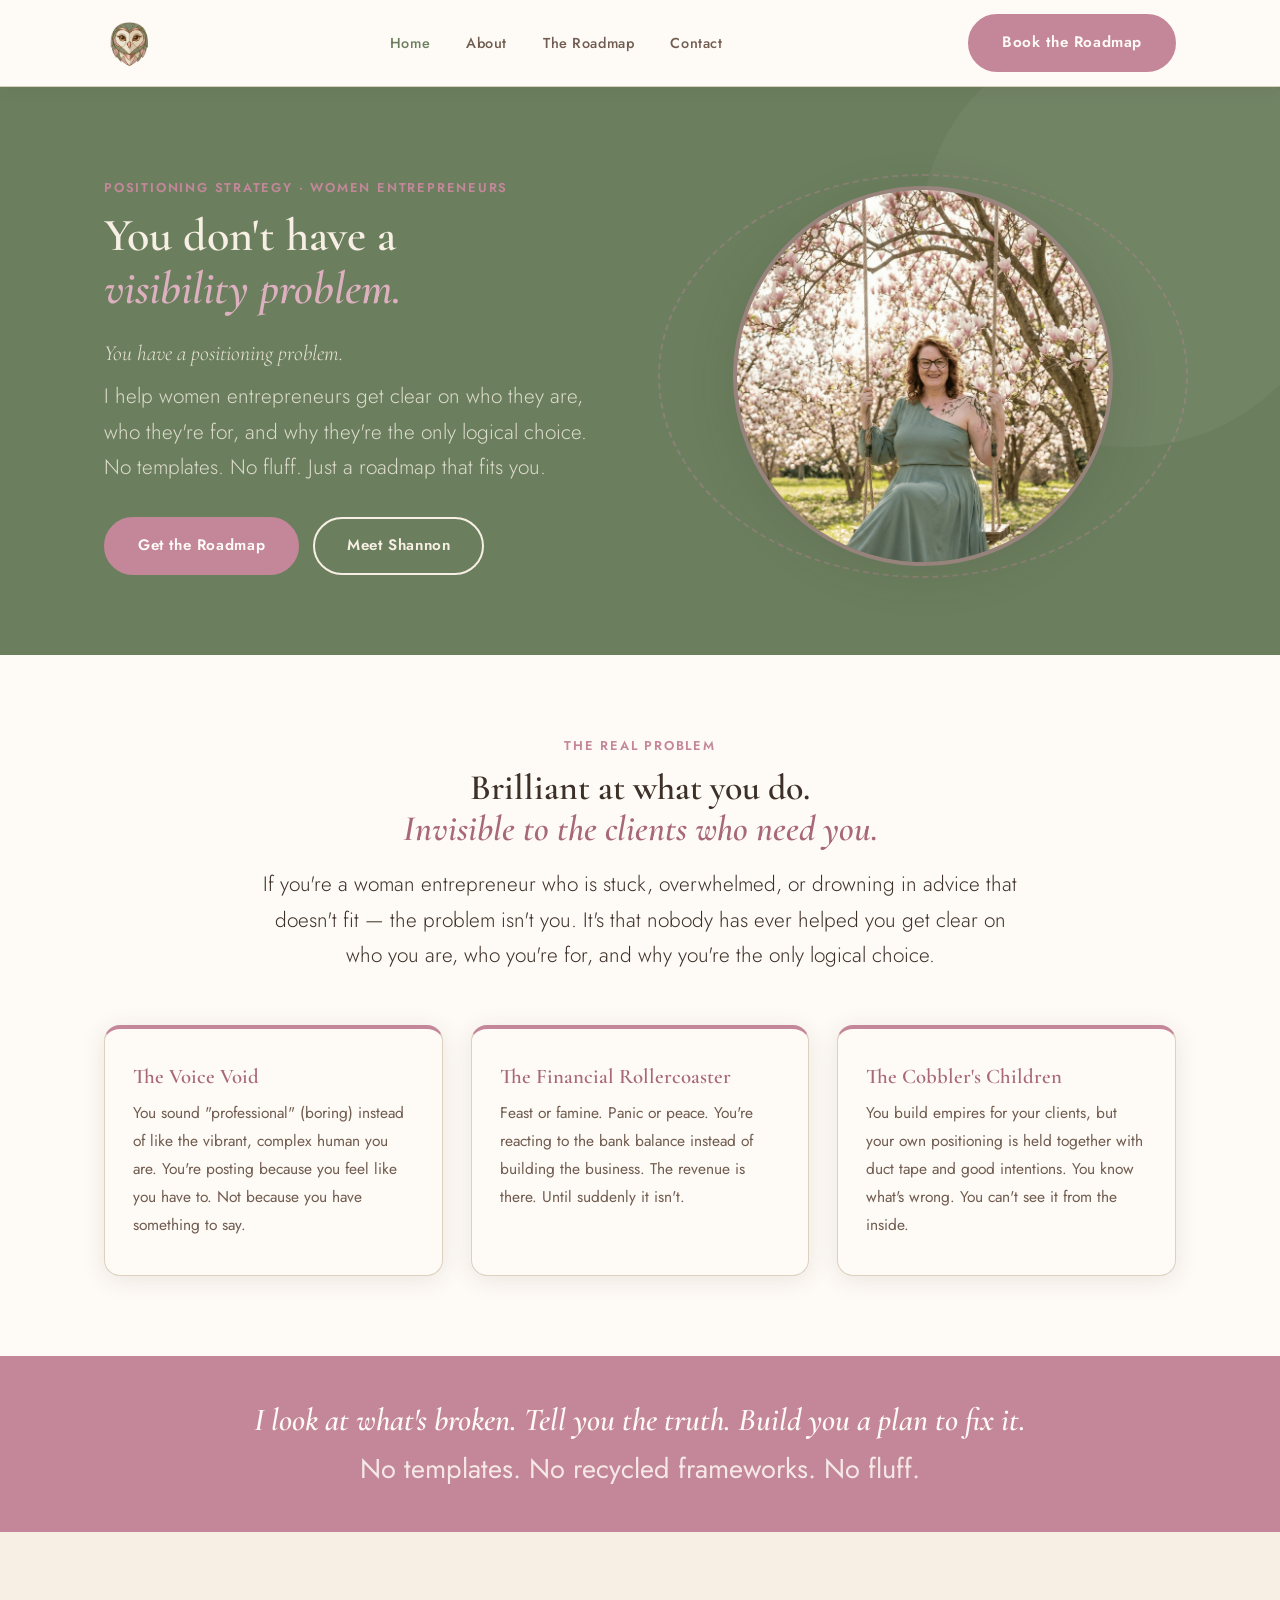
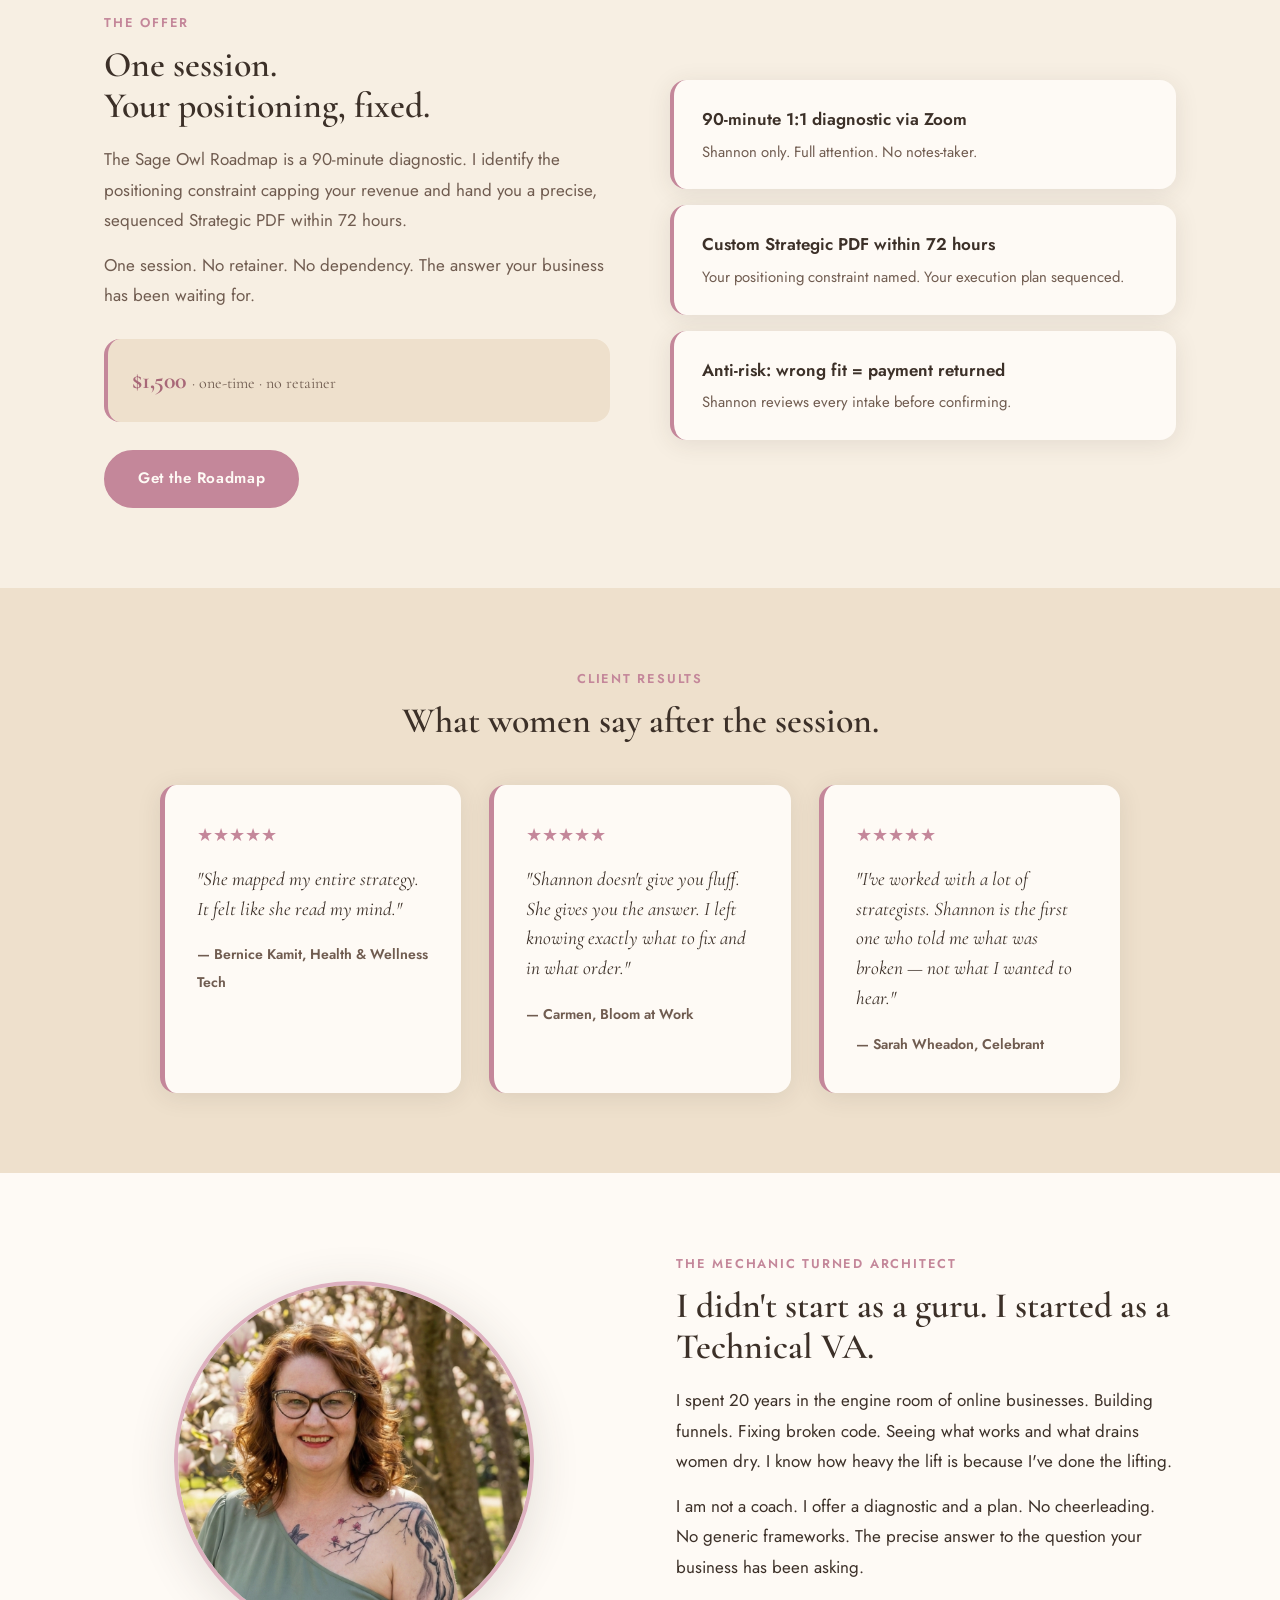
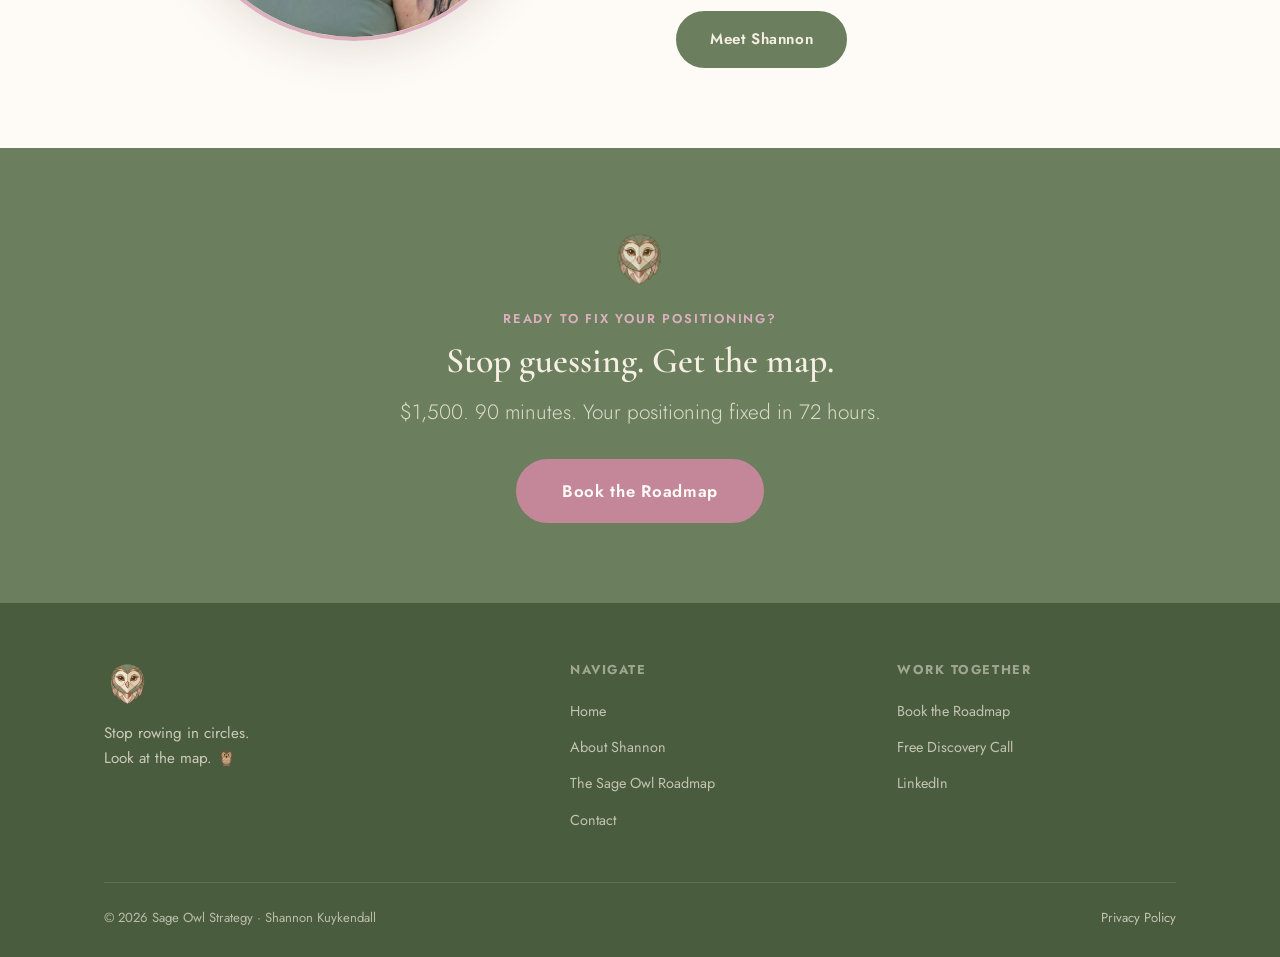
==== commit 94aa34b9: "Update index.html" ====
--- a/index.html
+++ b/index.html
@@ -176,7 +176,7 @@
   <!-- FINAL CTA -->
   <section class="section section--sage" style="text-align:center;">
     <div class="container" style="max-width:640px;">
-      <img src="/images/icon.png" alt="Sage Owl" style="width:60px;margin:0 auto 20px;opacity:.9;" />
+      <img src="/images/logo.png" alt="Sage Owl" style="width:60px;margin:0 auto 20px;opacity:.9;" />
       <span class="eyebrow">Ready to fix your positioning?</span>
       <h2 style="color:var(--cream);">Stop guessing. Get the map.</h2>
       <p class="lead" style="color:rgba(247,239,227,.82);margin-top:14px;">$1,500. 90 minutes. Your positioning fixed in 72 hours.</p>
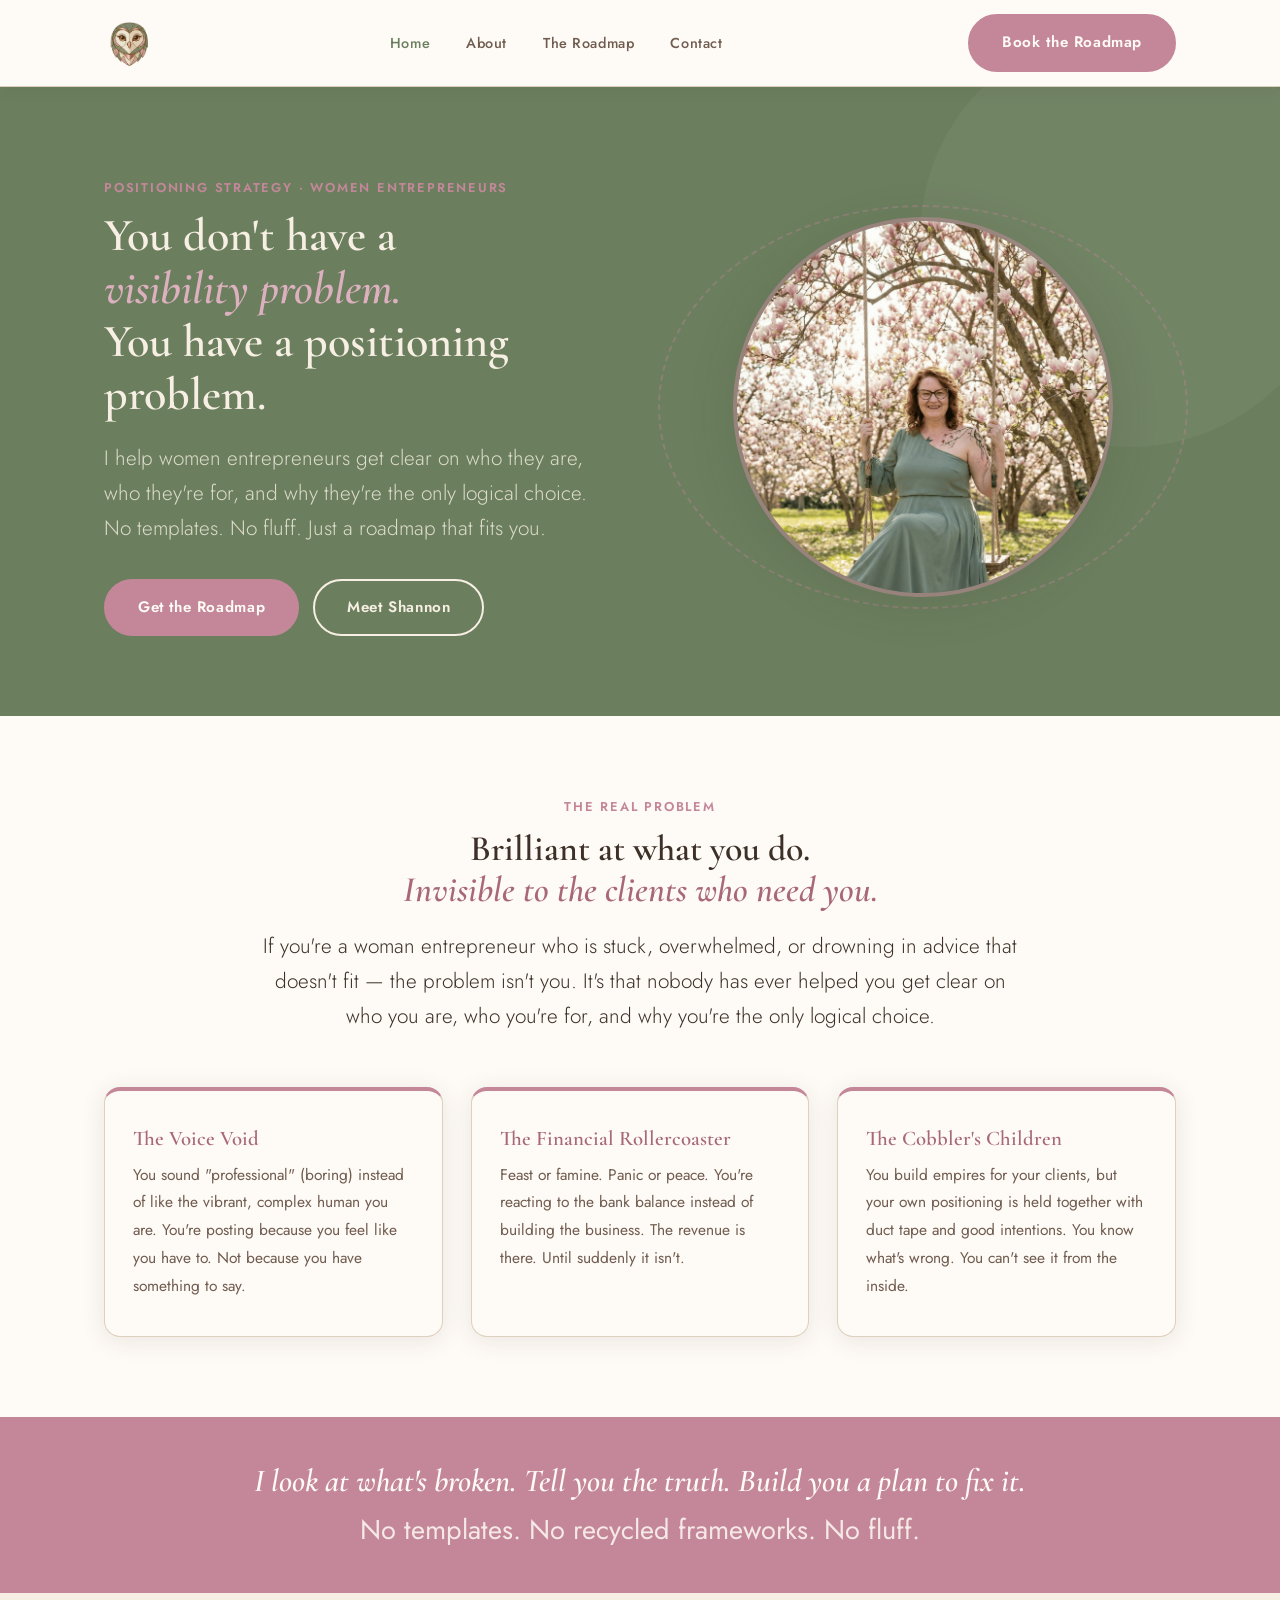
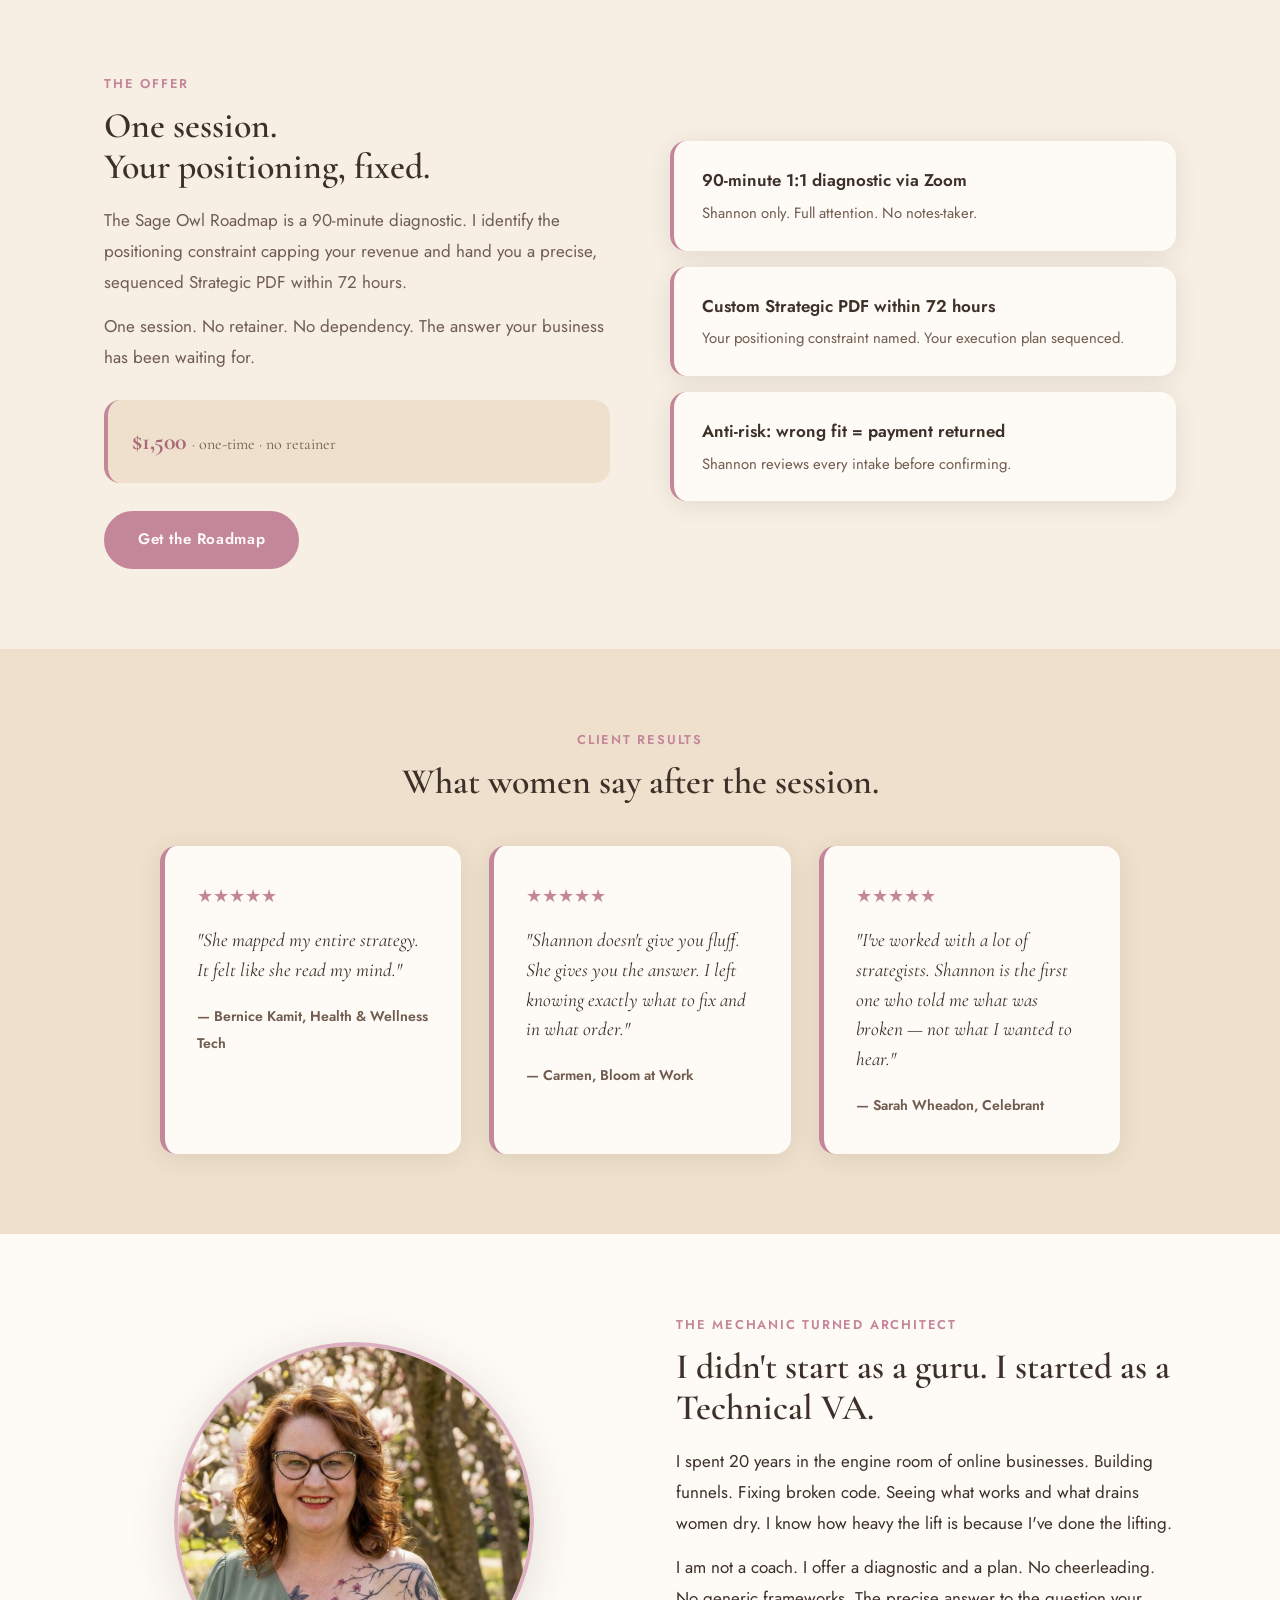
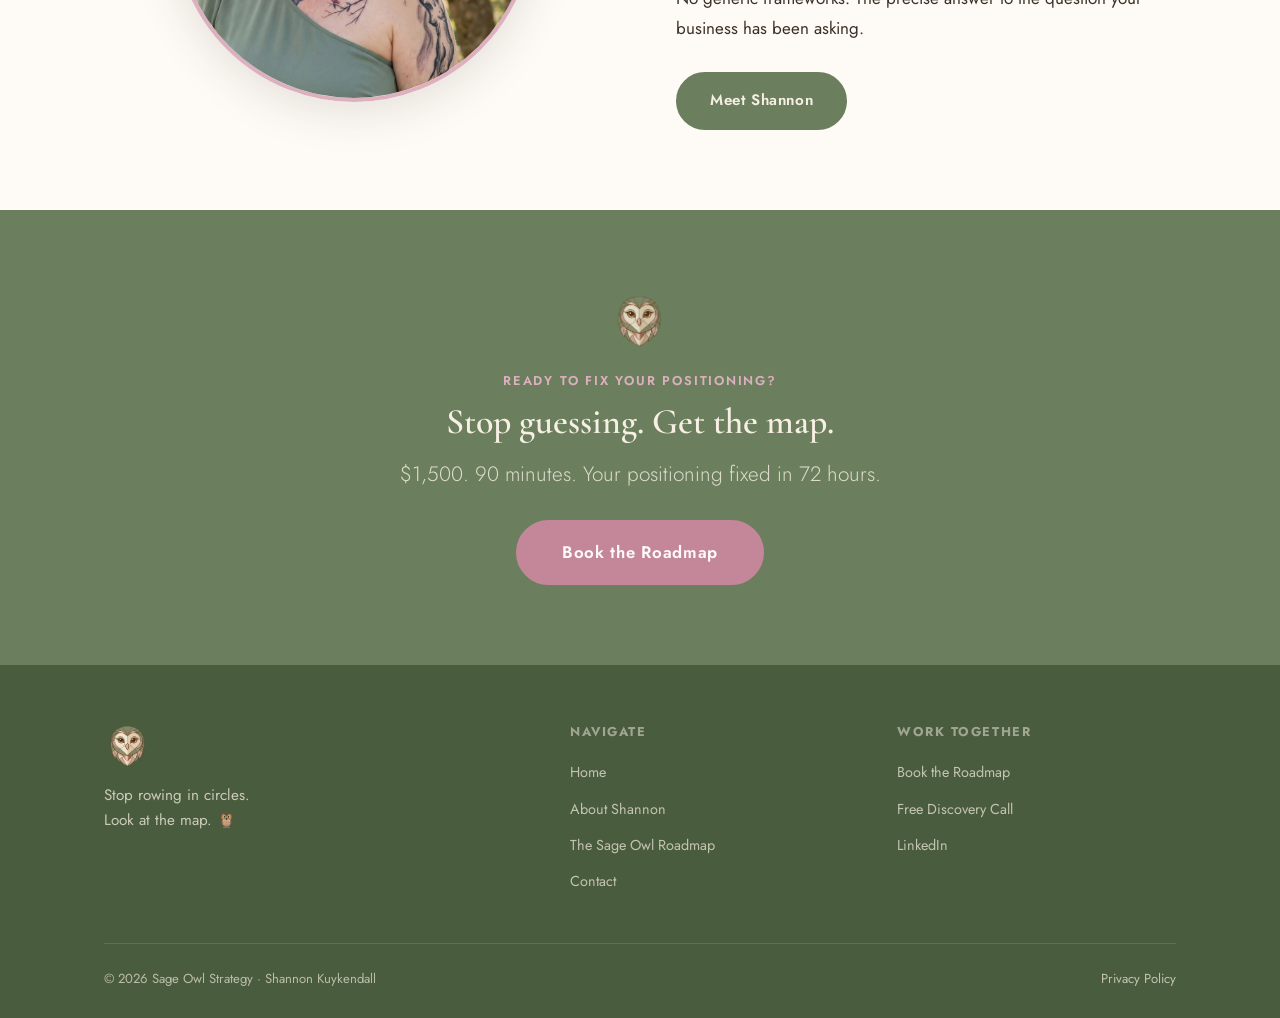
==== commit d3bd3520: "Update index.html" ====
--- a/index.html
+++ b/index.html
@@ -49,8 +49,7 @@
     <div class="hero__inner">
       <div class="hero__text fade-up">
         <span class="eyebrow">Positioning Strategy · Women Entrepreneurs</span>
-        <h1>You don't have a<br><em>visibility problem.</em></h1>
-        <p class="lead" style="font-size:1.35rem;font-family:var(--font-display);font-style:italic;color:rgba(247,239,227,.9);margin-bottom:8px;">You have a positioning problem.</p>
+        <h1>You don't have a<br><em>visibility problem.</em><br>You have a positioning problem.</h1>
         <p class="lead" style="margin-bottom:32px;">I help women entrepreneurs get clear on who they are, who they're for, and why they're the only logical choice. No templates. No fluff. Just a roadmap that fits you.</p>
         <div class="hero__btns">
           <a href="roadmap.html" class="btn btn--rose">Get the Roadmap</a>
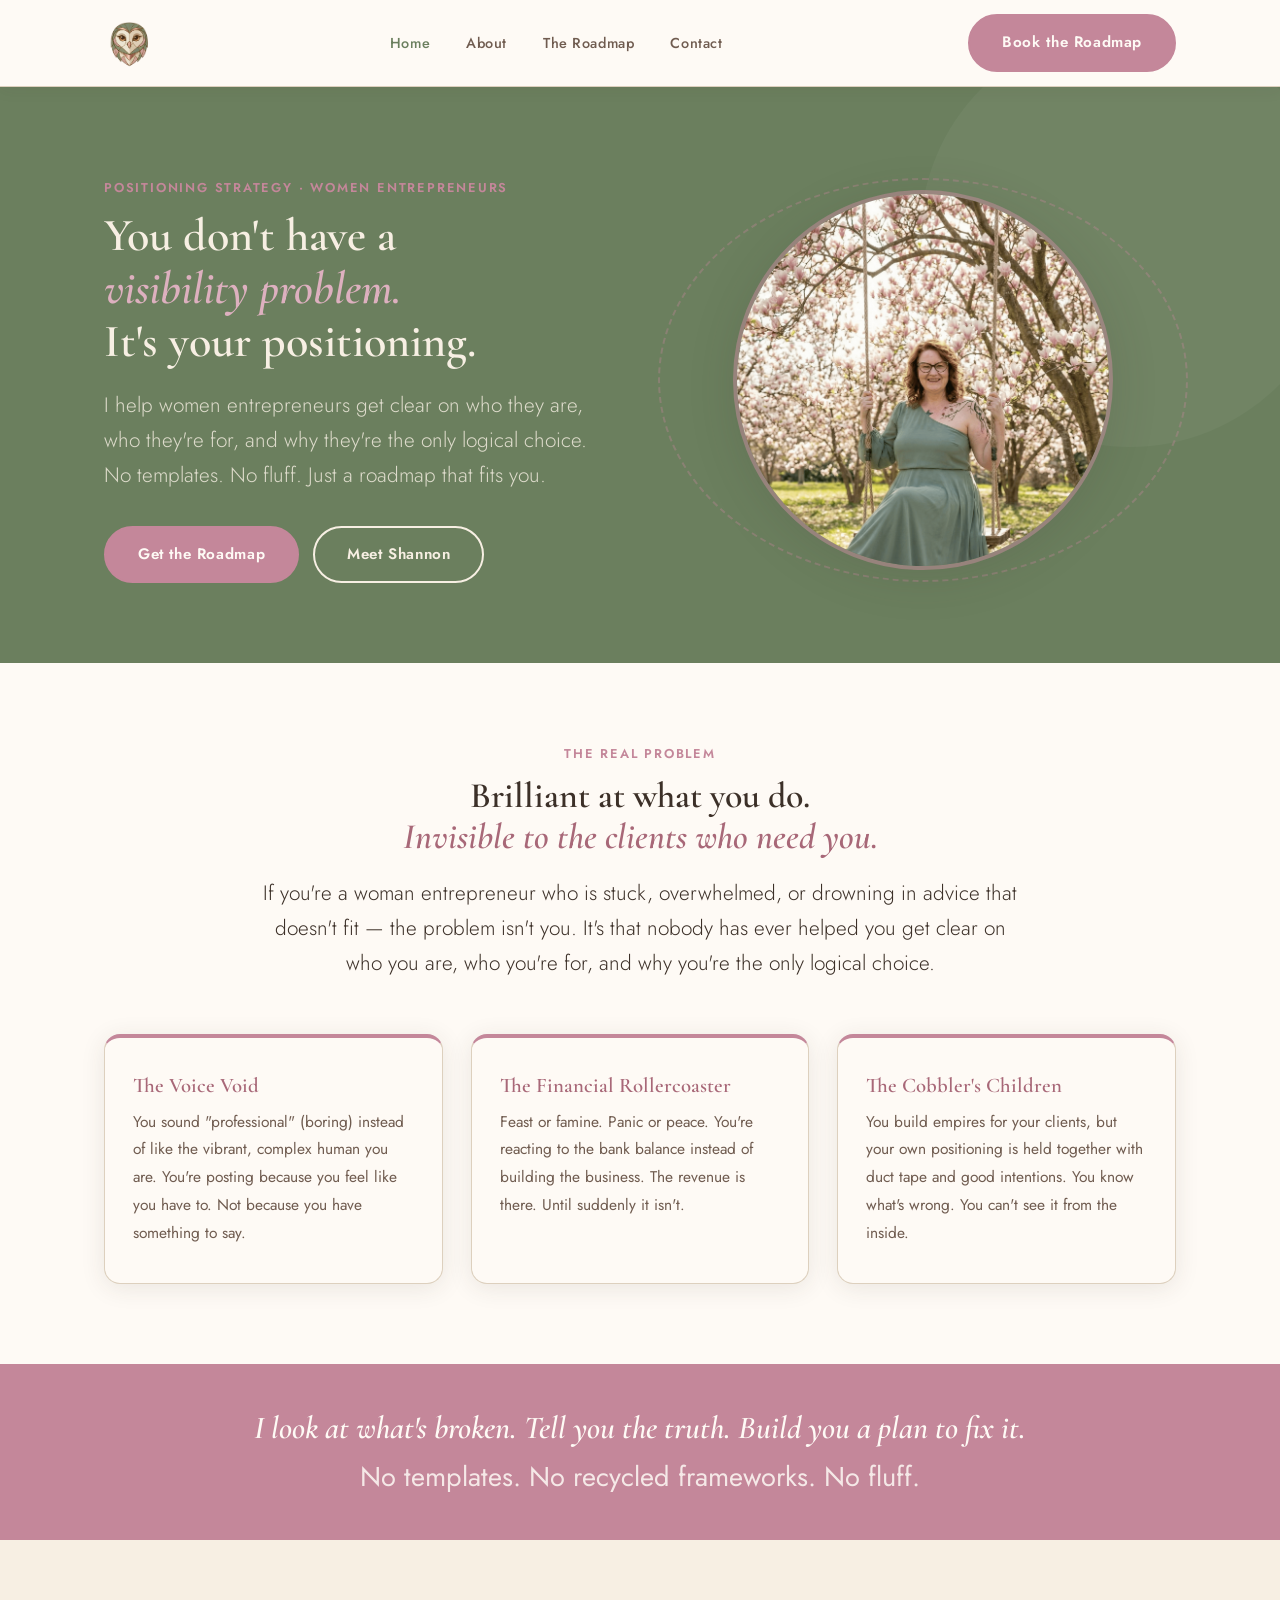
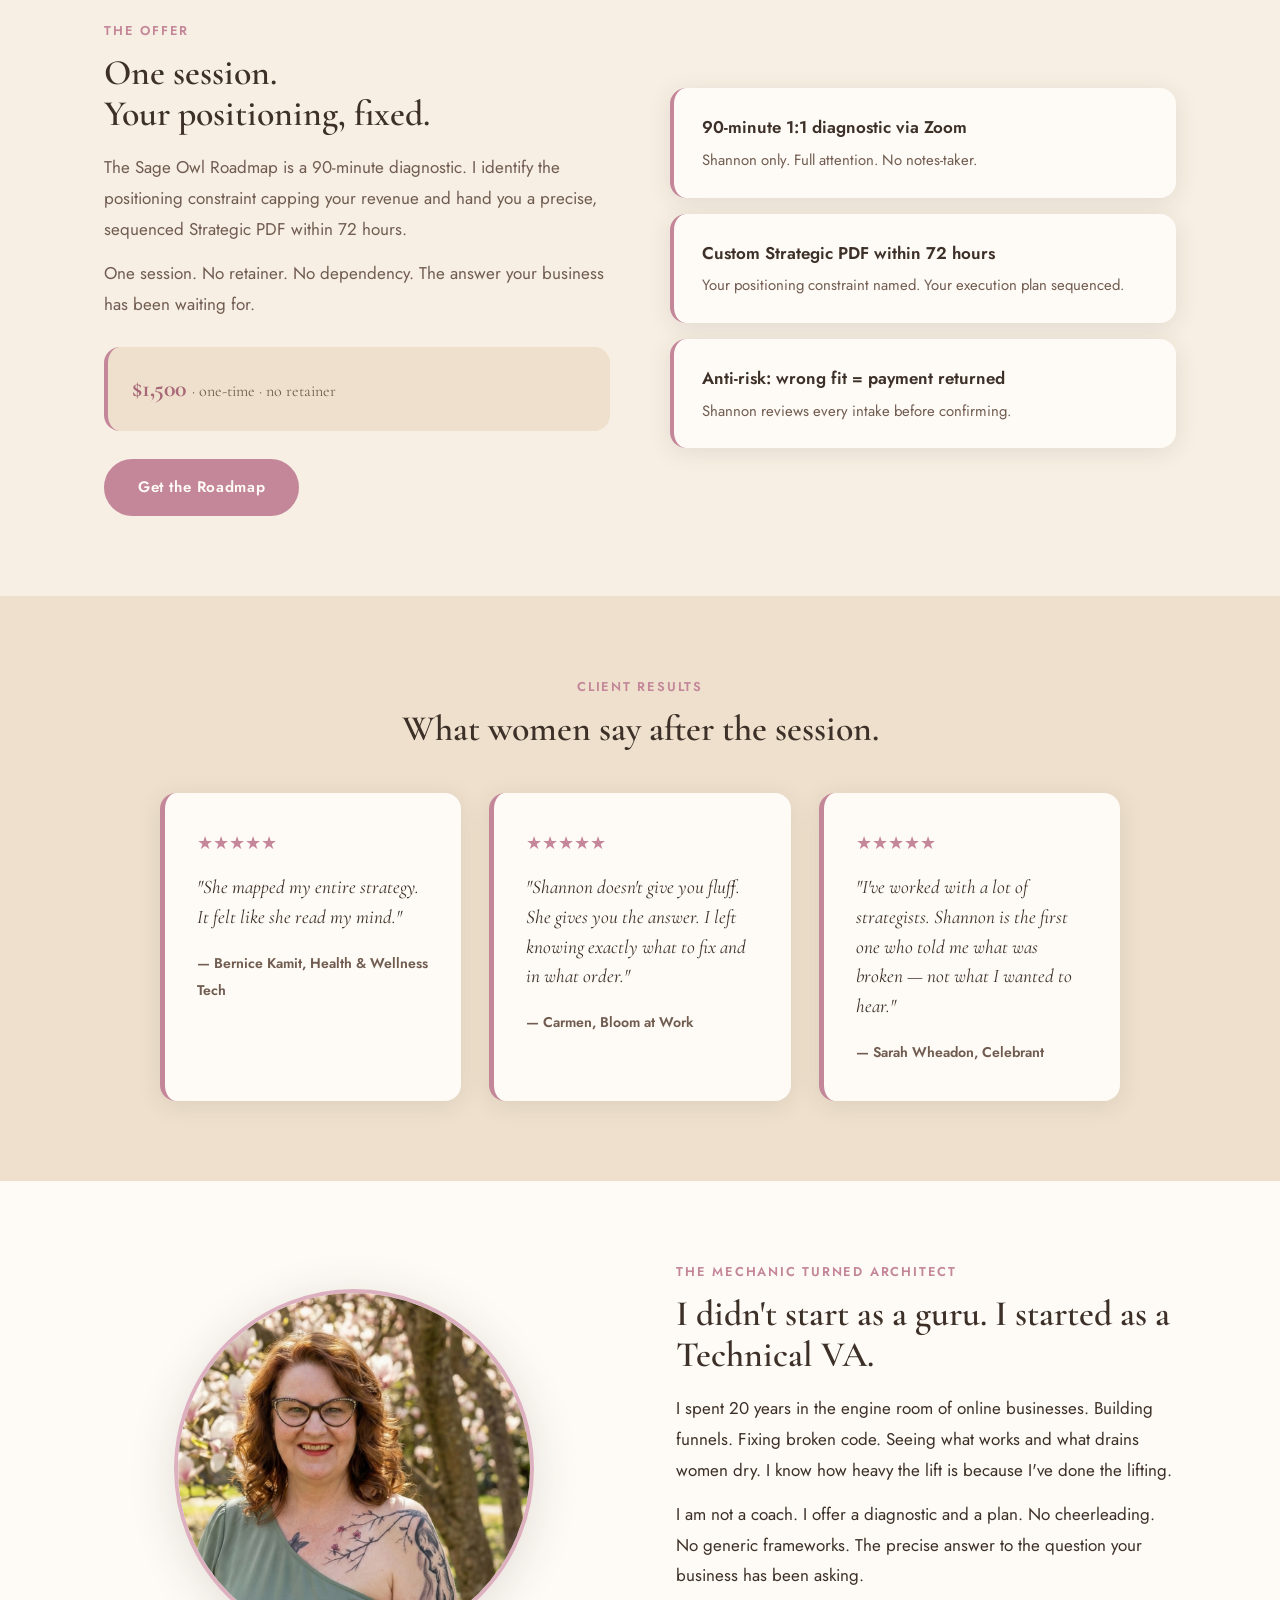
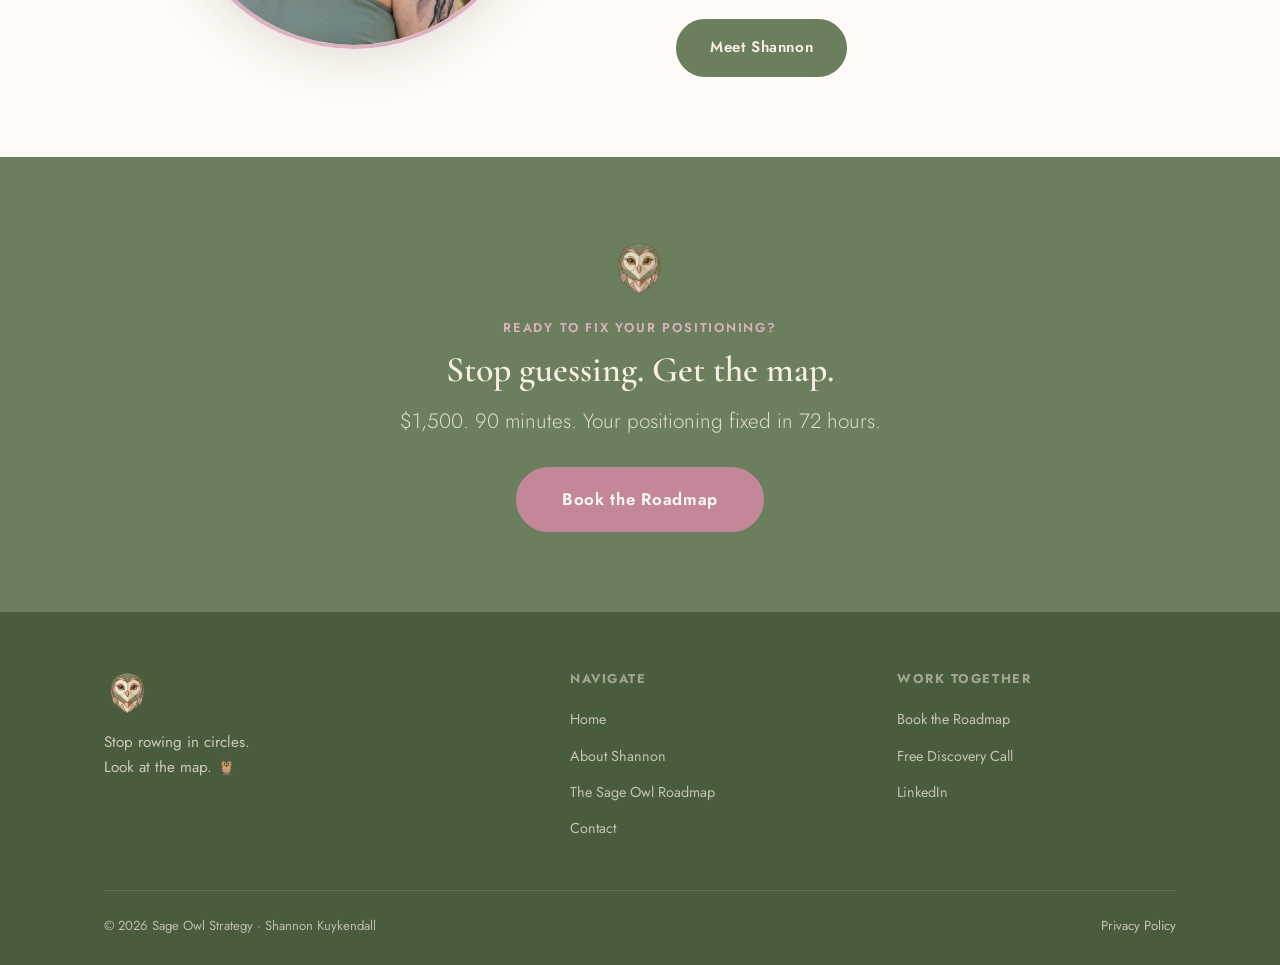
==== commit 8f9edf90: "Update index.html" ====
--- a/index.html
+++ b/index.html
@@ -49,7 +49,7 @@
     <div class="hero__inner">
       <div class="hero__text fade-up">
         <span class="eyebrow">Positioning Strategy · Women Entrepreneurs</span>
-        <h1>You don't have a<br><em>visibility problem.</em><br>You have a positioning problem.</h1>
+        <h1>You don't have a<br><em>visibility problem.</em><br>It's your positioning.</h1>
         <p class="lead" style="margin-bottom:32px;">I help women entrepreneurs get clear on who they are, who they're for, and why they're the only logical choice. No templates. No fluff. Just a roadmap that fits you.</p>
         <div class="hero__btns">
           <a href="roadmap.html" class="btn btn--rose">Get the Roadmap</a>
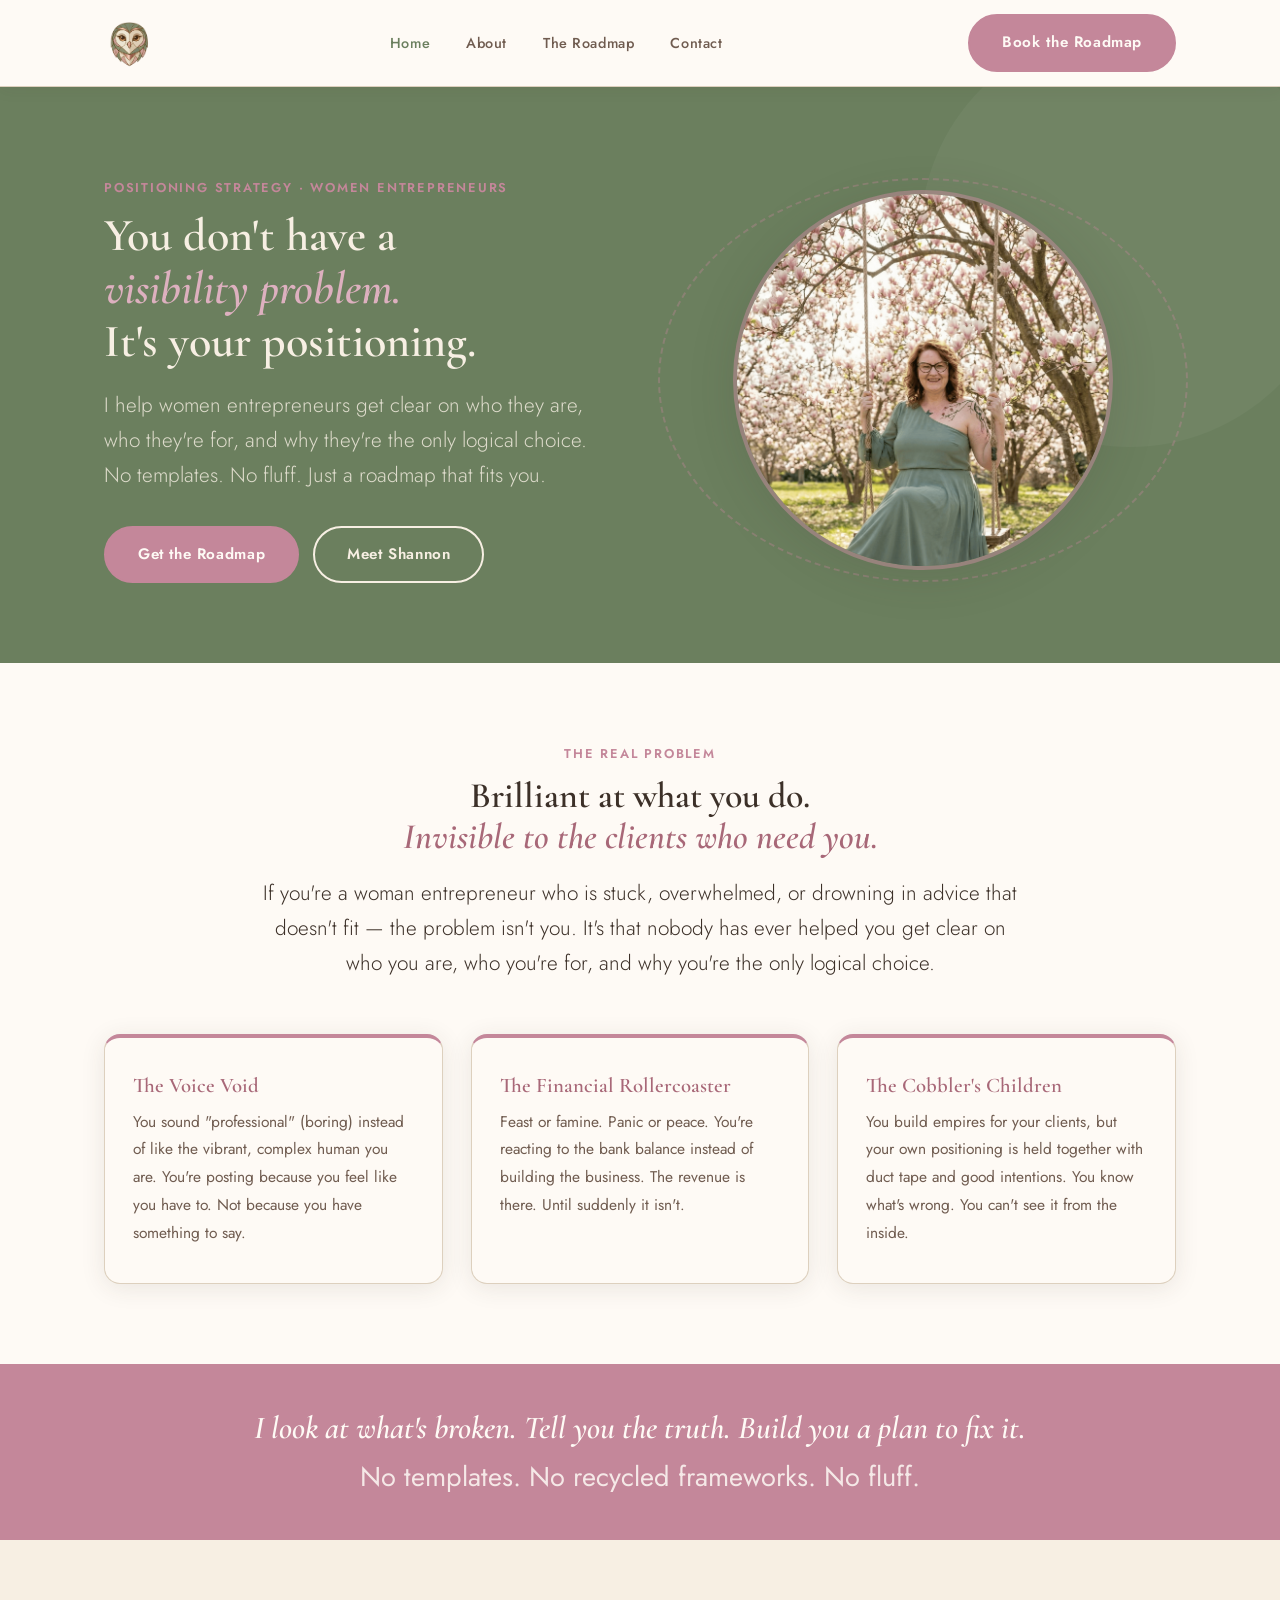
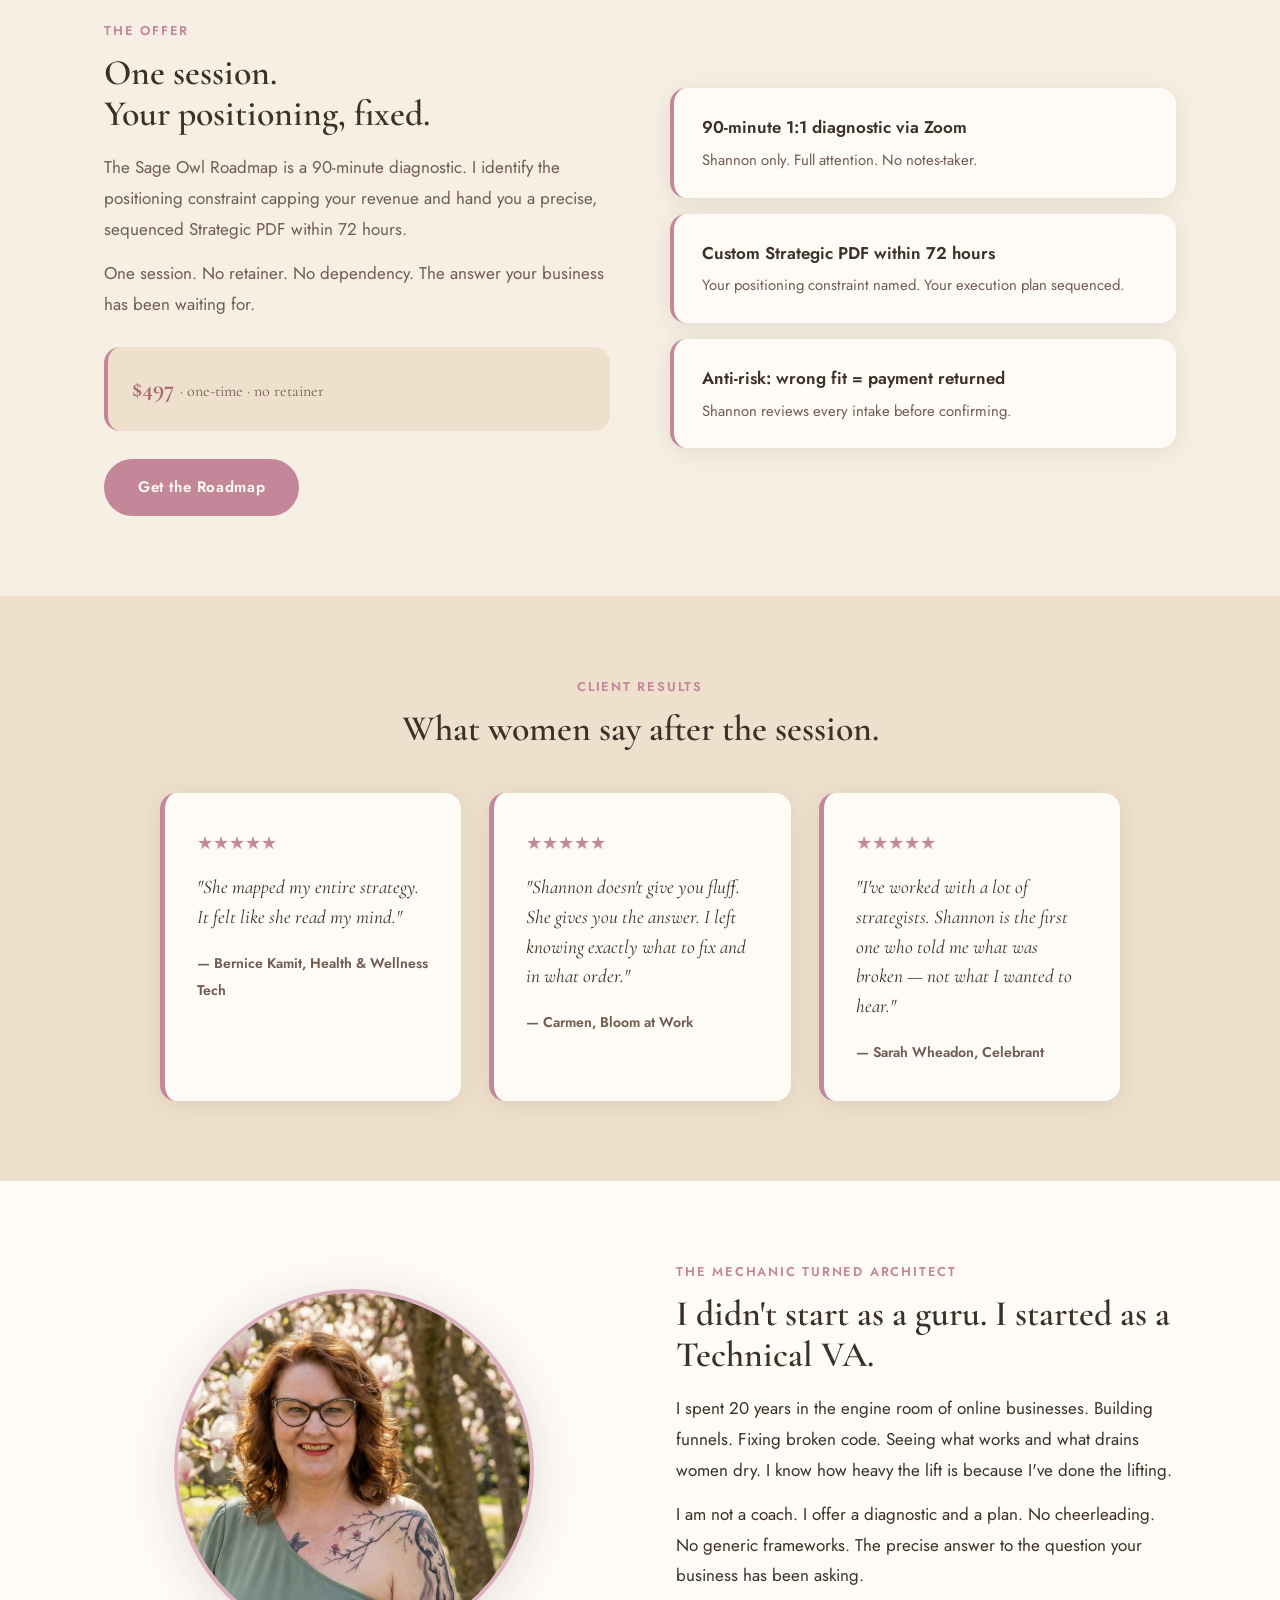
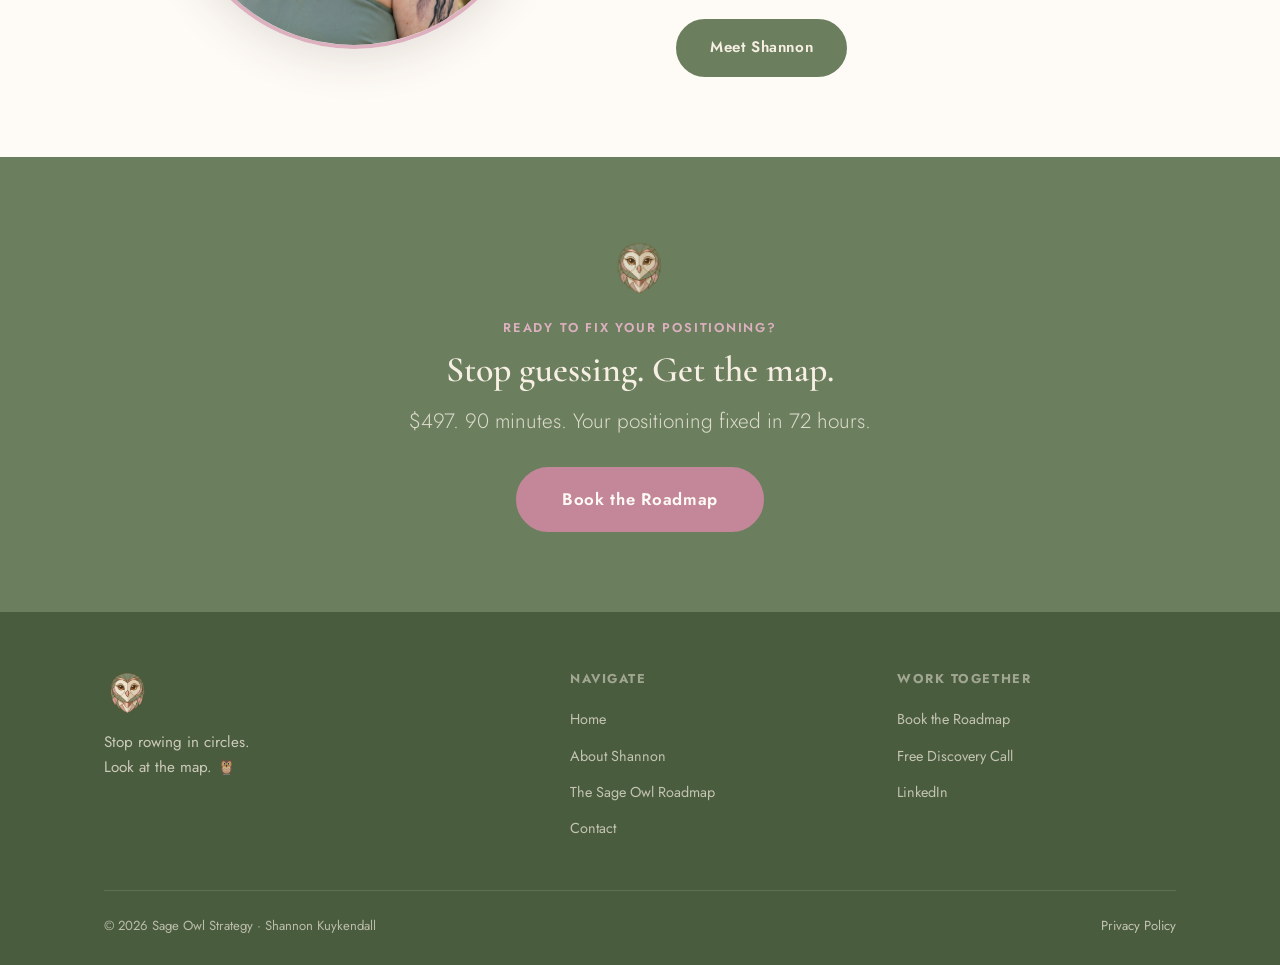
==== commit 8114906b: "Update index.html" ====
--- a/index.html
+++ b/index.html
@@ -19,8 +19,6 @@
   <link rel="stylesheet" href="styles.css" />
   <script async src="https://www.googletagmanager.com/gtag/js?id=G-QJ9VFE82Z1"></script>
   <script>window.dataLayer=window.dataLayer||[];function gtag(){dataLayer.push(arguments);}gtag('js',new Date());gtag('config','G-QJ9VFE82Z1');</script>
-  <!-- Metricool -->
-  <!-- <script>function loadScript(a){var b=document.getElementsByTagName("head")[0],c=document.createElement("script");c.type="text/javascript",c.src="https://tracker.metricool.com/resources/be.js",c.onreadystatechange=c.onload=function(){c.onload=c.onreadystatechange=null,window.befireScript&&window.befireScript.load(a)},b.appendChild(c)}loadScript({hash:"PASTE_YOUR_METRICOOL_HASH_HERE"})</script> -->
   <style>
     .testimonial-card { background:var(--white);border-radius:var(--radius-lg);padding:36px 32px;box-shadow:var(--shadow);border-left:5px solid var(--rose); }
     .testimonial-card .stars { color:var(--rose);font-size:1.1rem;margin-bottom:14px; }
@@ -105,7 +103,7 @@
           <p style="margin-top:18px;color:var(--text-muted);">The Sage Owl Roadmap is a 90-minute diagnostic. I identify the positioning constraint capping your revenue and hand you a precise, sequenced Strategic PDF within 72 hours.</p>
           <p style="margin-top:14px;color:var(--text-muted);">One session. No retainer. No dependency. The answer your business has been waiting for.</p>
           <div style="margin-top:28px;padding:20px 24px;background:var(--cream-mid);border-radius:var(--radius-lg);border-left:4px solid var(--rose);">
-            <p style="font-size:1.5rem;font-family:var(--font-display);font-weight:700;color:var(--rose-dark);">$1,500 <span style="font-size:1rem;font-weight:400;color:var(--text-muted);">· one-time · no retainer</span></p>
+            <p style="font-size:1.5rem;font-family:var(--font-display);font-weight:700;color:var(--rose-dark);">$497 <span style="font-size:1rem;font-weight:400;color:var(--text-muted);">· one-time · no retainer</span></p>
           </div>
           <a href="roadmap.html" class="btn btn--rose" style="margin-top:28px;display:inline-block;">Get the Roadmap</a>
         </div>
@@ -178,7 +176,7 @@
       <img src="/images/logo.png" alt="Sage Owl" style="width:60px;margin:0 auto 20px;opacity:.9;" />
       <span class="eyebrow">Ready to fix your positioning?</span>
       <h2 style="color:var(--cream);">Stop guessing. Get the map.</h2>
-      <p class="lead" style="color:rgba(247,239,227,.82);margin-top:14px;">$1,500. 90 minutes. Your positioning fixed in 72 hours.</p>
+      <p class="lead" style="color:rgba(247,239,227,.82);margin-top:14px;">$497. 90 minutes. Your positioning fixed in 72 hours.</p>
       <a href="https://cal.com/inthefeed/sage-owl-roadmap" target="_blank" rel="noopener" class="btn btn--rose" style="margin-top:28px;font-size:1.05rem;padding:16px 44px;">Book the Roadmap</a>
     </div>
   </section>
@@ -213,6 +211,7 @@
         <span><a href="#">Privacy Policy</a></span>
       </div>
     </div>
+    <script>function loadScript(a){var b=document.getElementsByTagName("head")[0],c=document.createElement("script");c.type="text/javascript",c.src="https://tracker.metricool.com/resources/be.js",c.onreadystatechange=a,c.onload=a,b.appendChild(c)}loadScript(function(){beTracker.t({hash:"88455718a334547a1f59ac9b199677e5"})});</script>
   </footer>
 
   <script>document.getElementById('hamburger').addEventListener('click',function(){document.getElementById('navLinks').classList.toggle('open');});</script>
